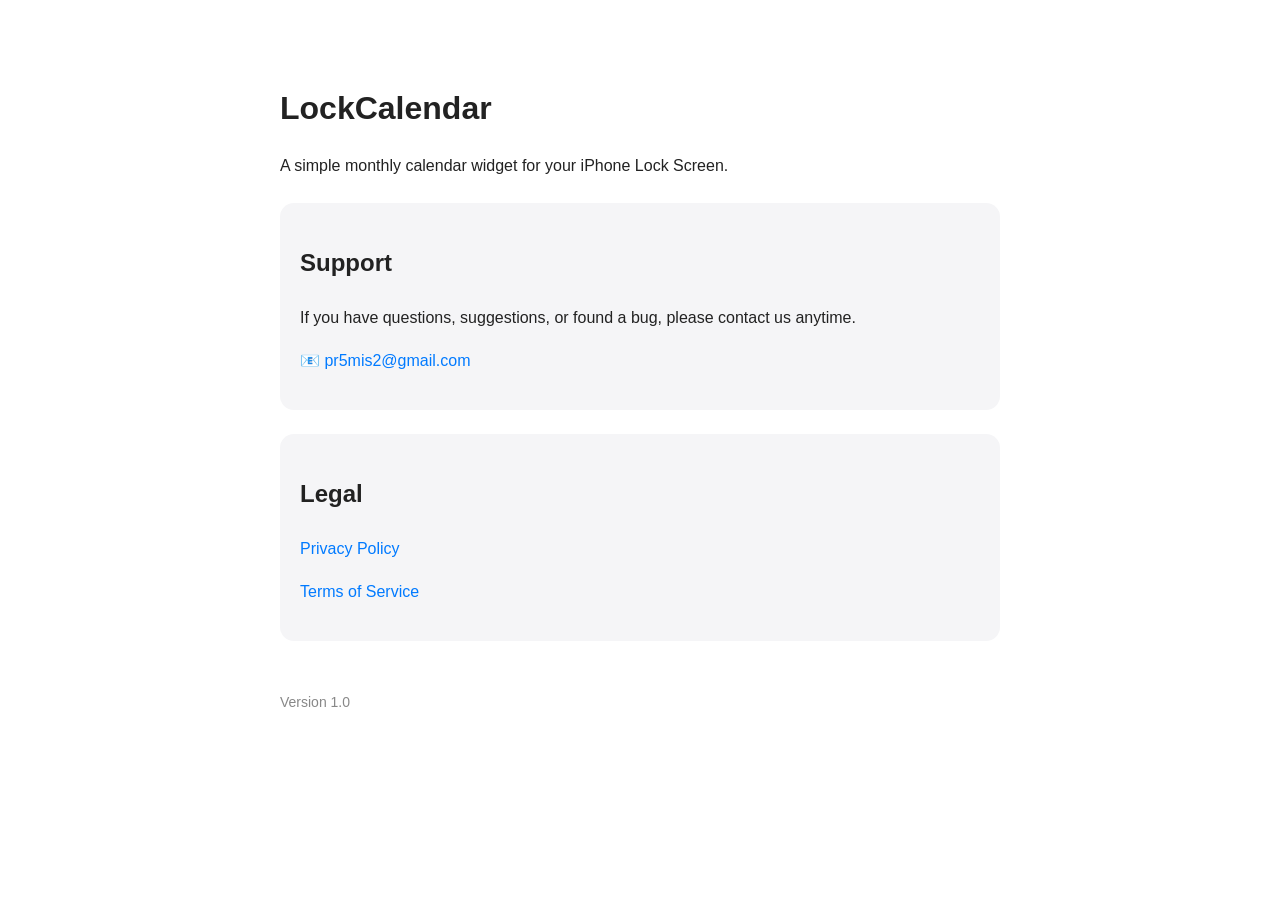
==== index.html @ 2d726000 "웹 지원 페이지 추가" ====
<!DOCTYPE html>
<html lang="en">
<head>
<meta charset="UTF-8">
<meta name="viewport" content="width=device-width, initial-scale=1.0">

<title>LockCalendar Support</title>

<style>

body{
    font-family:-apple-system,BlinkMacSystemFont,"Segoe UI",Roboto,sans-serif;
    max-width:720px;
    margin:40px auto;
    padding:20px;
    line-height:1.7;
    color:#222;
}

h1{
    margin-bottom:8px;
}

.card{
    background:#f5f5f7;
    border-radius:14px;
    padding:20px;
    margin-top:24px;
}

a{
    color:#007AFF;
    text-decoration:none;
}

.footer{
    margin-top:50px;
    color:#888;
    font-size:14px;
}

</style>

</head>

<body>

<h1>LockCalendar</h1>

<p>
A simple monthly calendar widget for your iPhone Lock Screen.
</p>

<div class="card">

<h2>Support</h2>

<p>
If you have questions, suggestions, or found a bug,
please contact us anytime.
</p>

<p>

📧

<a href="mailto:pr5mis2@gmail.com?subject=[LockCalendar Feedback]">
pr5mis2@gmail.com
</a>

</p>

</div>

<div class="card">

<h2>Legal</h2>

<p>

<a href="privacy.html">
Privacy Policy
</a>

</p>

<p>

<a href="terms.html">
Terms of Service
</a>

</p>

</div>

<div class="footer">

Version 1.0

</div>

</body>
</html>
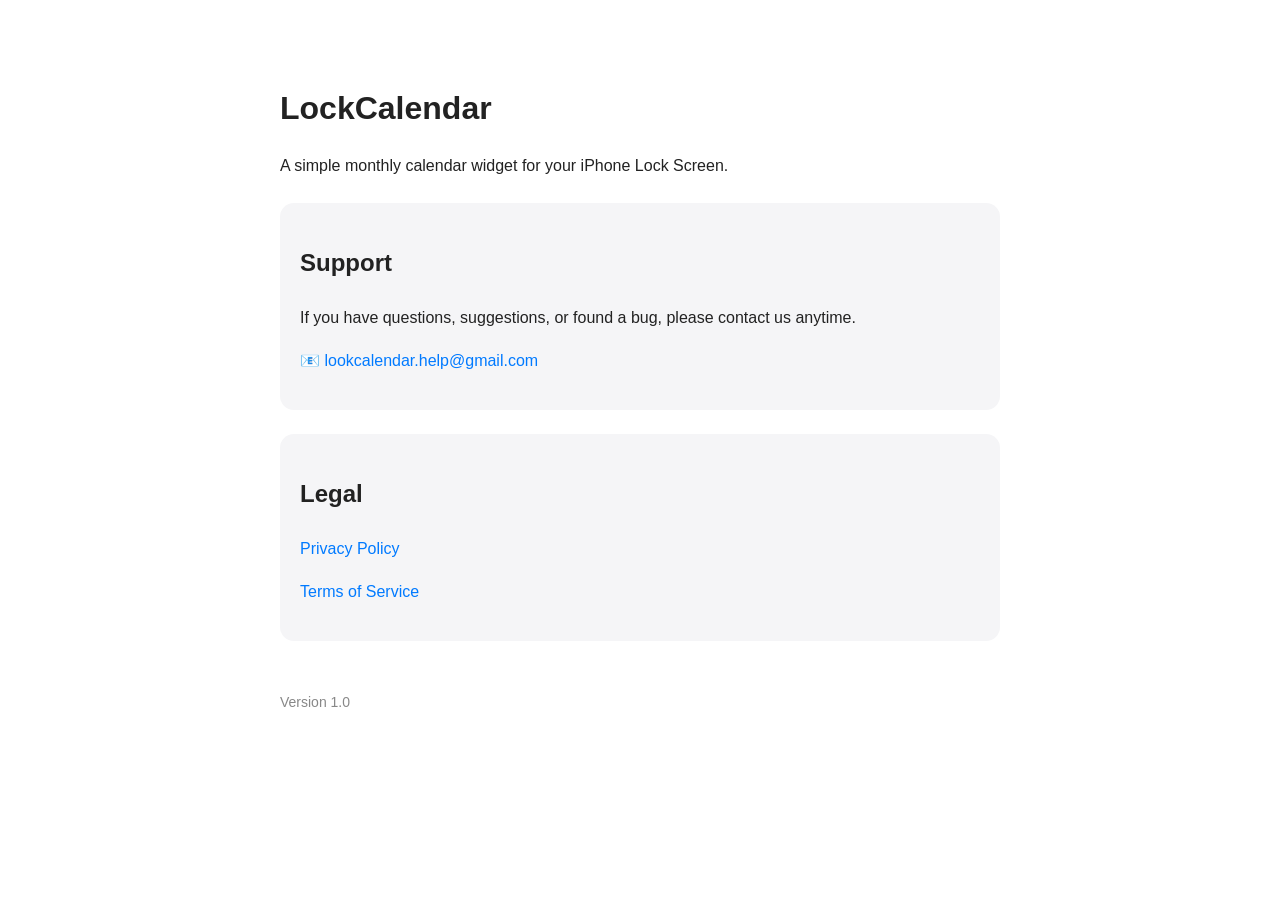
==== commit 1a92d70f: "Update index.html" ====
--- a/index.html
+++ b/index.html
@@ -64,8 +64,8 @@
 
 📧
 
-<a href="mailto:pr5mis2@gmail.com?subject=[LockCalendar Feedback]">
-pr5mis2@gmail.com
+<a href="mailto:lookcalendar.help@gmail.com?subject=[LockCalendar Feedback]">
+lookcalendar.help@gmail.com
 </a>
 
 </p>
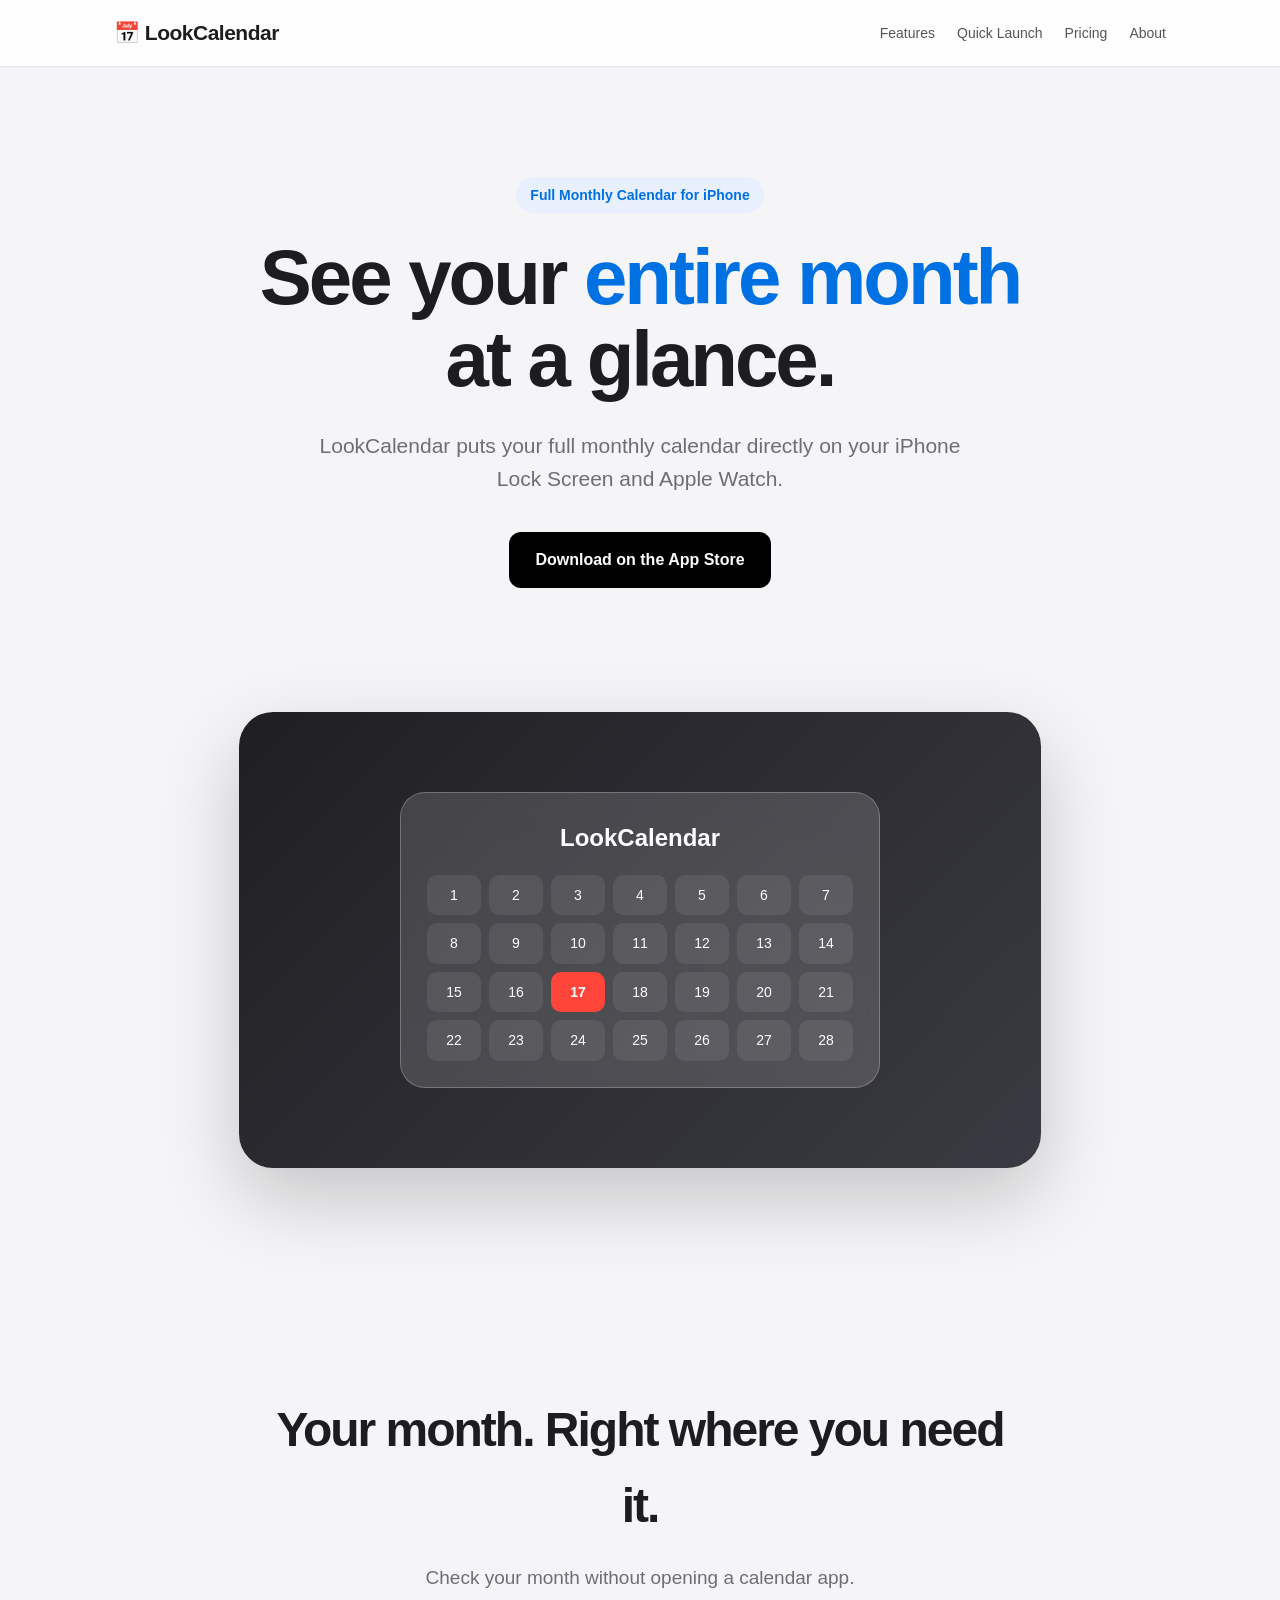
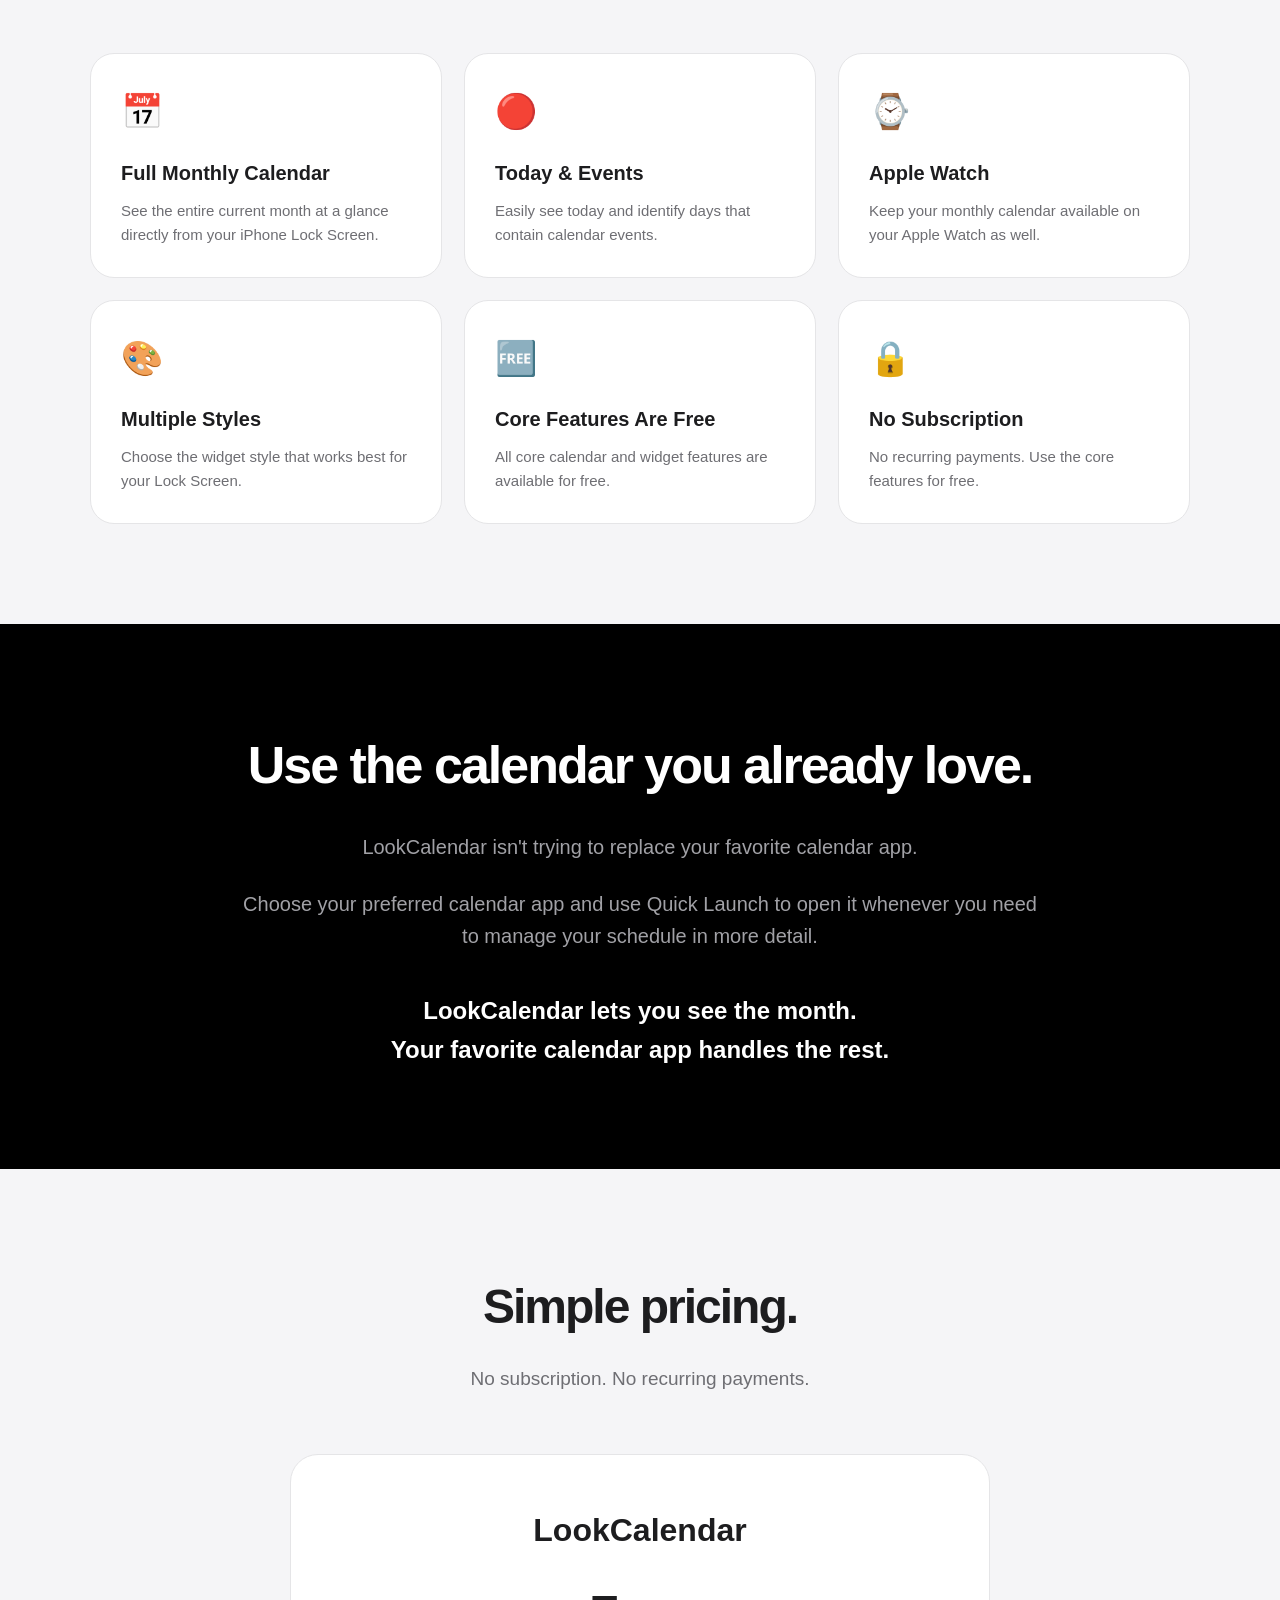
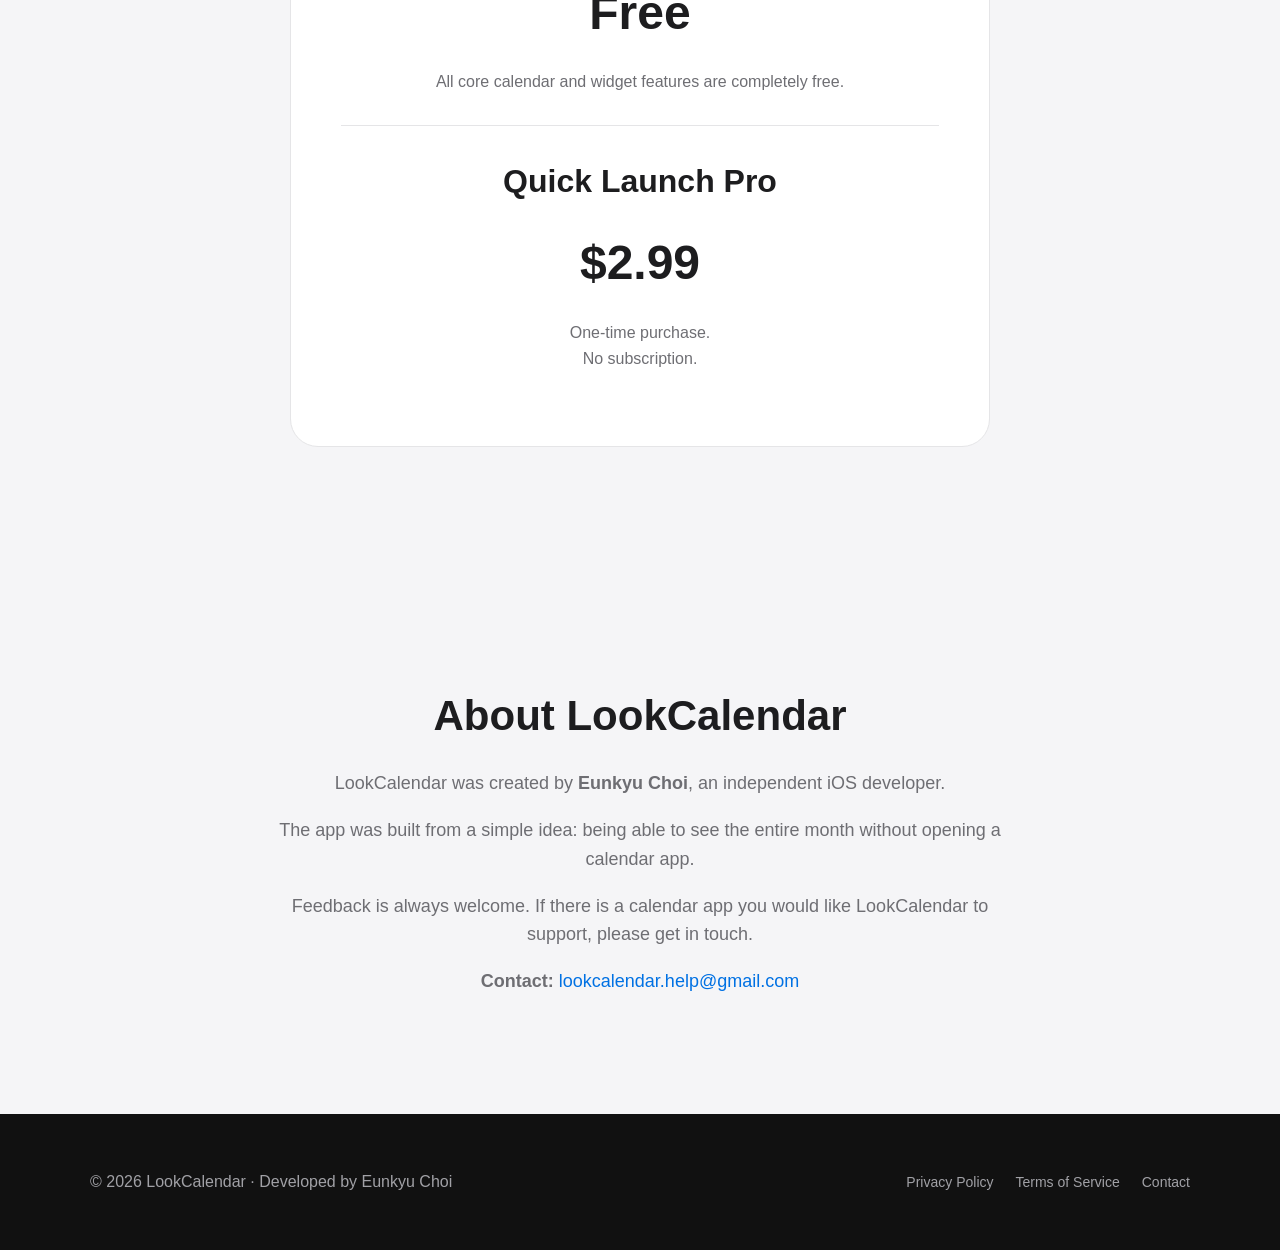
==== commit b866cb38: "Update index.html" ====
--- a/index.html
+++ b/index.html
@@ -1,104 +1,1008 @@
 <!DOCTYPE html>
 <html lang="en">
 <head>
-<meta charset="UTF-8">
-<meta name="viewport" content="width=device-width, initial-scale=1.0">
-
-<title>LockCalendar Support</title>
-
-<style>
-
-body{
-    font-family:-apple-system,BlinkMacSystemFont,"Segoe UI",Roboto,sans-serif;
-    max-width:720px;
-    margin:40px auto;
-    padding:20px;
-    line-height:1.7;
-    color:#222;
-}
-
-h1{
-    margin-bottom:8px;
-}
-
-.card{
-    background:#f5f5f7;
-    border-radius:14px;
-    padding:20px;
-    margin-top:24px;
-}
-
-a{
-    color:#007AFF;
-    text-decoration:none;
-}
-
-.footer{
-    margin-top:50px;
-    color:#888;
-    font-size:14px;
-}
-
-</style>
-
+    <meta charset="UTF-8">
+    <meta name="viewport" content="width=device-width, initial-scale=1.0">
+
+    <title>LookCalendar – Full Monthly Calendar for iPhone Lock Screen</title>
+
+    <meta name="description"
+          content="LookCalendar lets you see your entire monthly calendar directly on your iPhone Lock Screen and Apple Watch.">
+
+    <meta name="keywords"
+          content="LookCalendar, calendar widget, iPhone Lock Screen, monthly calendar, Apple Watch calendar">
+
+    <meta name="author" content="Eunkyu Choi">
+
+    <meta property="og:title"
+          content="LookCalendar – Full Monthly Calendar for iPhone Lock Screen">
+
+    <meta property="og:description"
+          content="See your entire month at a glance, directly on your iPhone Lock Screen.">
+
+    <meta property="og:type" content="website">
+
+    <meta property="og:url"
+          content="https://pr5mis2-stack.github.io/LockCalendar-Web/">
+
+    <style>
+
+        * {
+            box-sizing: border-box;
+        }
+
+        html {
+            scroll-behavior: smooth;
+        }
+
+        body {
+            margin: 0;
+            font-family:
+                -apple-system,
+                BlinkMacSystemFont,
+                "SF Pro Display",
+                "SF Pro Text",
+                "Segoe UI",
+                sans-serif;
+
+            background: #f5f5f7;
+            color: #1d1d1f;
+            line-height: 1.6;
+        }
+
+        a {
+            color: inherit;
+            text-decoration: none;
+        }
+
+        /* =========================
+           HEADER
+        ========================= */
+
+        header {
+            position: sticky;
+            top: 0;
+            z-index: 100;
+
+            background: rgba(255, 255, 255, 0.85);
+            backdrop-filter: blur(20px);
+
+            border-bottom: 1px solid #e5e5e7;
+        }
+
+        .nav {
+            max-width: 1100px;
+            margin: auto;
+
+            padding: 16px 24px;
+
+            display: flex;
+            align-items: center;
+            justify-content: space-between;
+        }
+
+        .logo {
+            font-size: 21px;
+            font-weight: 700;
+            letter-spacing: -0.5px;
+        }
+
+        .nav-links {
+            display: flex;
+            gap: 22px;
+
+            font-size: 14px;
+            color: #555;
+        }
+
+        .nav-links a:hover {
+            color: #000;
+        }
+
+        /* =========================
+           HERO
+        ========================= */
+
+        .hero {
+            text-align: center;
+
+            padding:
+                110px
+                24px
+                100px;
+        }
+
+        .badge {
+            display: inline-block;
+
+            background: #e8f0fe;
+            color: #0071e3;
+
+            padding: 7px 14px;
+
+            border-radius: 100px;
+
+            font-size: 14px;
+            font-weight: 600;
+
+            margin-bottom: 24px;
+        }
+
+        h1 {
+            margin: 0;
+
+            font-size: clamp(42px, 7vw, 78px);
+
+            line-height: 1.05;
+
+            letter-spacing: -3px;
+        }
+
+        .hero h1 span {
+            color: #0071e3;
+        }
+
+        .hero-text {
+            max-width: 650px;
+
+            margin:
+                28px
+                auto
+                36px;
+
+            font-size: 21px;
+
+            color: #6e6e73;
+        }
+
+        .store-button {
+
+            display: inline-flex;
+
+            align-items: center;
+            justify-content: center;
+
+            padding:
+                15px
+                26px;
+
+            background: #000;
+
+            color: #fff;
+
+            border-radius: 12px;
+
+            font-size: 16px;
+            font-weight: 600;
+
+            transition: transform .2s ease;
+        }
+
+        .store-button:hover {
+            transform: scale(1.04);
+        }
+
+        /* =========================
+           HERO CARD
+        ========================= */
+
+        .preview {
+            max-width: 850px;
+
+            margin:
+                0
+                auto
+                100px;
+
+            padding: 24px;
+        }
+
+        .preview-card {
+
+            background:
+                linear-gradient(
+                    135deg,
+                    #1f1f23,
+                    #3a3a42
+                );
+
+            border-radius: 34px;
+
+            padding:
+                80px
+                30px;
+
+            color: white;
+
+            text-align: center;
+
+            box-shadow:
+                0 30px 80px
+                rgba(0,0,0,.2);
+        }
+
+        .preview-calendar {
+
+            max-width: 480px;
+
+            margin: auto;
+
+            padding: 26px;
+
+            border-radius: 25px;
+
+            background:
+                rgba(255,255,255,.15);
+
+            backdrop-filter: blur(20px);
+
+            border:
+                1px solid
+                rgba(255,255,255,.25);
+        }
+
+        .month {
+
+            font-size: 24px;
+            font-weight: 700;
+
+            margin-bottom: 18px;
+        }
+
+        .calendar-grid {
+
+            display: grid;
+
+            grid-template-columns:
+                repeat(7, 1fr);
+
+            gap: 8px;
+
+            font-size: 14px;
+        }
+
+        .calendar-grid span {
+
+            padding: 9px 0;
+
+            border-radius: 10px;
+
+            background:
+                rgba(255,255,255,.08);
+        }
+
+        .today {
+
+            background: #ff453a !important;
+
+            font-weight: 700;
+        }
+
+        /* =========================
+           FEATURES
+        ========================= */
+
+        section {
+            padding:
+                100px
+                24px;
+        }
+
+        .section-title {
+
+            max-width: 750px;
+
+            margin:
+                0
+                auto
+                60px;
+
+            text-align: center;
+        }
+
+        .section-title h2 {
+
+            margin: 0 0 18px;
+
+            font-size: 48px;
+
+            letter-spacing: -2px;
+        }
+
+        .section-title p {
+
+            margin: 0;
+
+            font-size: 19px;
+
+            color: #6e6e73;
+        }
+
+        .features {
+
+            max-width: 1100px;
+
+            margin: auto;
+
+            display: grid;
+
+            grid-template-columns:
+                repeat(3, 1fr);
+
+            gap: 22px;
+        }
+
+        .feature {
+
+            background: white;
+
+            padding: 30px;
+
+            border-radius: 24px;
+
+            border:
+                1px solid
+                #e5e5e7;
+        }
+
+        .feature-icon {
+
+            font-size: 34px;
+
+            margin-bottom: 18px;
+        }
+
+        .feature h3 {
+
+            margin:
+                0
+                0
+                10px;
+
+            font-size: 20px;
+        }
+
+        .feature p {
+
+            margin: 0;
+
+            color: #6e6e73;
+
+            font-size: 15px;
+        }
+
+        /* =========================
+           QUICK LAUNCH
+        ========================= */
+
+        .quicklaunch {
+
+            background: #000;
+
+            color: white;
+
+            text-align: center;
+        }
+
+        .quicklaunch-inner {
+
+            max-width: 800px;
+
+            margin: auto;
+        }
+
+        .quicklaunch h2 {
+
+            font-size: 52px;
+
+            margin:
+                0
+                0
+                24px;
+
+            letter-spacing: -2px;
+        }
+
+        .quicklaunch p {
+
+            font-size: 20px;
+
+            color: #a1a1a6;
+
+            margin-bottom: 25px;
+        }
+
+        .quote {
+
+            font-size: 24px;
+
+            font-weight: 600;
+
+            color: white;
+
+            margin-top: 40px;
+        }
+
+        /* =========================
+           PRICING
+        ========================= */
+
+        .pricing {
+
+            max-width: 700px;
+
+            margin: auto;
+
+            background: white;
+
+            border-radius: 28px;
+
+            padding: 50px;
+
+            text-align: center;
+
+            border:
+                1px solid
+                #e5e5e7;
+        }
+
+        .pricing h3 {
+
+            margin: 0;
+
+            font-size: 32px;
+        }
+
+        .price {
+
+            font-size: 48px;
+
+            font-weight: 700;
+
+            margin:
+                18px
+                0;
+        }
+
+        .pricing p {
+
+            color: #6e6e73;
+
+            margin-bottom: 25px;
+        }
+
+        /* =========================
+           ABOUT
+        ========================= */
+
+        .about {
+
+            max-width: 750px;
+
+            margin: auto;
+
+            text-align: center;
+        }
+
+        .about h2 {
+
+            font-size: 42px;
+
+            margin-bottom: 20px;
+        }
+
+        .about p {
+
+            color: #6e6e73;
+
+            font-size: 18px;
+        }
+
+        /* =========================
+           FOOTER
+        ========================= */
+
+        footer {
+
+            background: #111;
+
+            color: #a1a1a6;
+
+            padding:
+                55px
+                24px;
+        }
+
+        .footer-inner {
+
+            max-width: 1100px;
+
+            margin: auto;
+
+            display: flex;
+
+            justify-content: space-between;
+
+            align-items: center;
+
+            gap: 30px;
+        }
+
+        .footer-links {
+
+            display: flex;
+
+            gap: 22px;
+
+            font-size: 14px;
+        }
+
+        .footer-links a:hover {
+
+            color: white;
+        }
+
+        /* =========================
+           MOBILE
+        ========================= */
+
+        @media (max-width: 800px) {
+
+            .nav-links {
+                display: none;
+            }
+
+            .hero {
+                padding-top: 80px;
+            }
+
+            .features {
+                grid-template-columns: 1fr;
+            }
+
+            .section-title h2 {
+                font-size: 38px;
+            }
+
+            .quicklaunch h2 {
+                font-size: 40px;
+            }
+
+            .footer-inner {
+                flex-direction: column;
+                text-align: center;
+            }
+
+        }
+
+    </style>
 </head>
 
+
 <body>
 
-<h1>LockCalendar</h1>
-
-<p>
-A simple monthly calendar widget for your iPhone Lock Screen.
-</p>
-
-<div class="card">
-
-<h2>Support</h2>
-
-<p>
-If you have questions, suggestions, or found a bug,
-please contact us anytime.
-</p>
-
-<p>
-
-📧
-
-<a href="mailto:lookcalendar.help@gmail.com?subject=[LockCalendar Feedback]">
-lookcalendar.help@gmail.com
-</a>
-
-</p>
+<!-- =========================
+     HEADER
+========================= -->
+
+<header>
+
+    <div class="nav">
+
+        <div class="logo">
+            📅 LookCalendar
+        </div>
+
+        <div class="nav-links">
+            <a href="#features">Features</a>
+            <a href="#quicklaunch">Quick Launch</a>
+            <a href="#pricing">Pricing</a>
+            <a href="#about">About</a>
+        </div>
+
+    </div>
+
+</header>
+
+
+<!-- =========================
+     HERO
+========================= -->
+
+<section class="hero">
+
+    <div class="badge">
+        Full Monthly Calendar for iPhone
+    </div>
+
+    <h1>
+        See your <span>entire month</span><br>
+        at a glance.
+    </h1>
+
+    <p class="hero-text">
+        LookCalendar puts your full monthly calendar directly on your
+        iPhone Lock Screen and Apple Watch.
+    </p>
+
+    <a
+        class="store-button"
+        href="https://apps.apple.com/us/app/lookcalendar/id6792032535"
+        target="_blank">
+
+        Download on the App Store
+
+    </a>
+
+</section>
+
+
+<!-- =========================
+     PREVIEW
+========================= -->
+
+<div class="preview">
+
+    <div class="preview-card">
+
+        <div class="preview-calendar">
+
+            <div class="month">
+                LookCalendar
+            </div>
+
+            <div class="calendar-grid">
+
+                <span>1</span>
+                <span>2</span>
+                <span>3</span>
+                <span>4</span>
+                <span>5</span>
+                <span>6</span>
+                <span>7</span>
+
+                <span>8</span>
+                <span>9</span>
+                <span>10</span>
+                <span>11</span>
+                <span>12</span>
+                <span>13</span>
+                <span>14</span>
+
+                <span>15</span>
+                <span>16</span>
+                <span class="today">17</span>
+                <span>18</span>
+                <span>19</span>
+                <span>20</span>
+                <span>21</span>
+
+                <span>22</span>
+                <span>23</span>
+                <span>24</span>
+                <span>25</span>
+                <span>26</span>
+                <span>27</span>
+                <span>28</span>
+
+            </div>
+
+        </div>
+
+    </div>
 
 </div>
 
-<div class="card">
-
-<h2>Legal</h2>
-
-<p>
-
-<a href="privacy.html">
-Privacy Policy
-</a>
-
-</p>
-
-<p>
-
-<a href="terms.html">
-Terms of Service
-</a>
-
-</p>
-
-</div>
-
-<div class="footer">
-
-Version 1.0
-
-</div>
+
+<!-- =========================
+     FEATURES
+========================= -->
+
+<section id="features">
+
+    <div class="section-title">
+
+        <h2>
+            Your month. Right where you need it.
+        </h2>
+
+        <p>
+            Check your month without opening a calendar app.
+        </p>
+
+    </div>
+
+
+    <div class="features">
+
+
+        <div class="feature">
+
+            <div class="feature-icon">
+                📅
+            </div>
+
+            <h3>
+                Full Monthly Calendar
+            </h3>
+
+            <p>
+                See the entire current month at a glance directly from
+                your iPhone Lock Screen.
+            </p>
+
+        </div>
+
+
+        <div class="feature">
+
+            <div class="feature-icon">
+                🔴
+            </div>
+
+            <h3>
+                Today & Events
+            </h3>
+
+            <p>
+                Easily see today and identify days that contain
+                calendar events.
+            </p>
+
+        </div>
+
+
+        <div class="feature">
+
+            <div class="feature-icon">
+                ⌚
+            </div>
+
+            <h3>
+                Apple Watch
+            </h3>
+
+            <p>
+                Keep your monthly calendar available on your
+                Apple Watch as well.
+            </p>
+
+        </div>
+
+
+        <div class="feature">
+
+            <div class="feature-icon">
+                🎨
+            </div>
+
+            <h3>
+                Multiple Styles
+            </h3>
+
+            <p>
+                Choose the widget style that works best for your
+                Lock Screen.
+            </p>
+
+        </div>
+
+
+        <div class="feature">
+
+            <div class="feature-icon">
+                🆓
+            </div>
+
+            <h3>
+                Core Features Are Free
+            </h3>
+
+            <p>
+                All core calendar and widget features are available
+                for free.
+            </p>
+
+        </div>
+
+
+        <div class="feature">
+
+            <div class="feature-icon">
+                🔒
+            </div>
+
+            <h3>
+                No Subscription
+            </h3>
+
+            <p>
+                No recurring payments. Use the core features for free.
+            </p>
+
+        </div>
+
+
+    </div>
+
+</section>
+
+
+<!-- =========================
+     QUICK LAUNCH
+========================= -->
+
+<section
+    id="quicklaunch"
+    class="quicklaunch">
+
+    <div class="quicklaunch-inner">
+
+        <h2>
+            Use the calendar you already love.
+        </h2>
+
+        <p>
+            LookCalendar isn't trying to replace your favorite
+            calendar app.
+        </p>
+
+        <p>
+            Choose your preferred calendar app and use Quick Launch
+            to open it whenever you need to manage your schedule
+            in more detail.
+        </p>
+
+        <div class="quote">
+
+            LookCalendar lets you see the month.<br>
+            Your favorite calendar app handles the rest.
+
+        </div>
+
+    </div>
+
+</section>
+
+
+<!-- =========================
+     PRICING
+========================= -->
+
+<section id="pricing">
+
+    <div class="section-title">
+
+        <h2>
+            Simple pricing.
+        </h2>
+
+        <p>
+            No subscription. No recurring payments.
+        </p>
+
+    </div>
+
+
+    <div class="pricing">
+
+        <h3>
+            LookCalendar
+        </h3>
+
+        <div class="price">
+            Free
+        </div>
+
+        <p>
+            All core calendar and widget features are completely free.
+        </p>
+
+        <hr style="
+            border: none;
+            border-top: 1px solid #e5e5e7;
+            margin: 30px 0;
+        ">
+
+        <h3>
+            Quick Launch Pro
+        </h3>
+
+        <div class="price">
+            $2.99
+        </div>
+
+        <p>
+            One-time purchase.<br>
+            No subscription.
+        </p>
+
+    </div>
+
+</section>
+
+
+<!-- =========================
+     ABOUT
+========================= -->
+
+<section id="about">
+
+    <div class="about">
+
+        <h2>
+            About LookCalendar
+        </h2>
+
+        <p>
+            LookCalendar was created by
+            <strong>Eunkyu Choi</strong>,
+            an independent iOS developer.
+        </p>
+
+        <p>
+            The app was built from a simple idea:
+            being able to see the entire month without opening
+            a calendar app.
+        </p>
+
+        <p>
+            Feedback is always welcome. If there is a calendar app
+            you would like LookCalendar to support, please get in touch.
+        </p>
+
+        <p>
+            <strong>
+                Contact:
+            </strong>
+
+            <a href="mailto:lookcalendar.help@gmail.com"
+               style="color:#0071e3;">
+                lookcalendar.help@gmail.com
+            </a>
+        </p>
+
+    </div>
+
+</section>
+
+
+<!-- =========================
+     FOOTER
+========================= -->
+
+<footer>
+
+    <div class="footer-inner">
+
+        <div>
+            © 2026 LookCalendar · Developed by Eunkyu Choi
+        </div>
+
+
+        <div class="footer-links">
+
+            <a href="privacy.html">
+                Privacy Policy
+            </a>
+
+            <a href="terms.html">
+                Terms of Service
+            </a>
+
+            <a
+                href="mailto:lookcalendar.help@gmail.com">
+
+                Contact
+
+            </a>
+
+        </div>
+
+    </div>
+
+</footer>
+
 
 </body>
 </html>
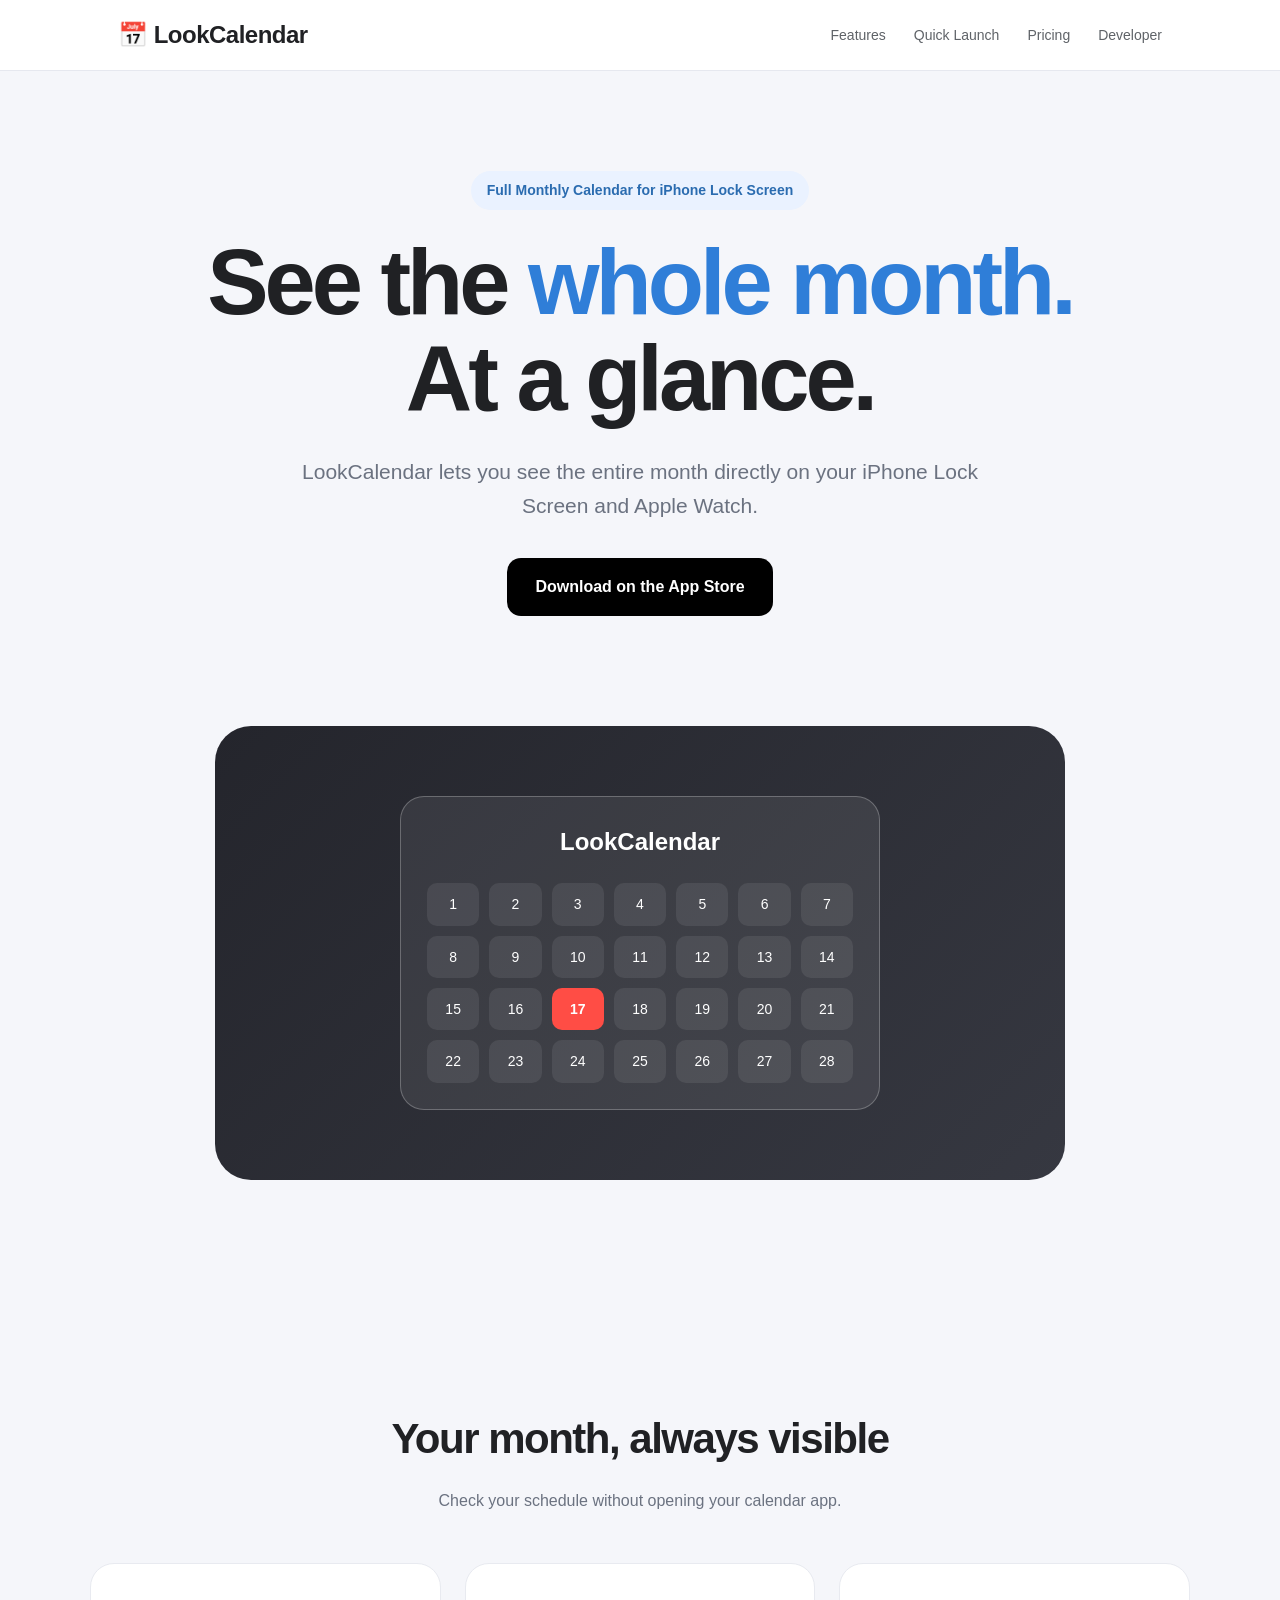
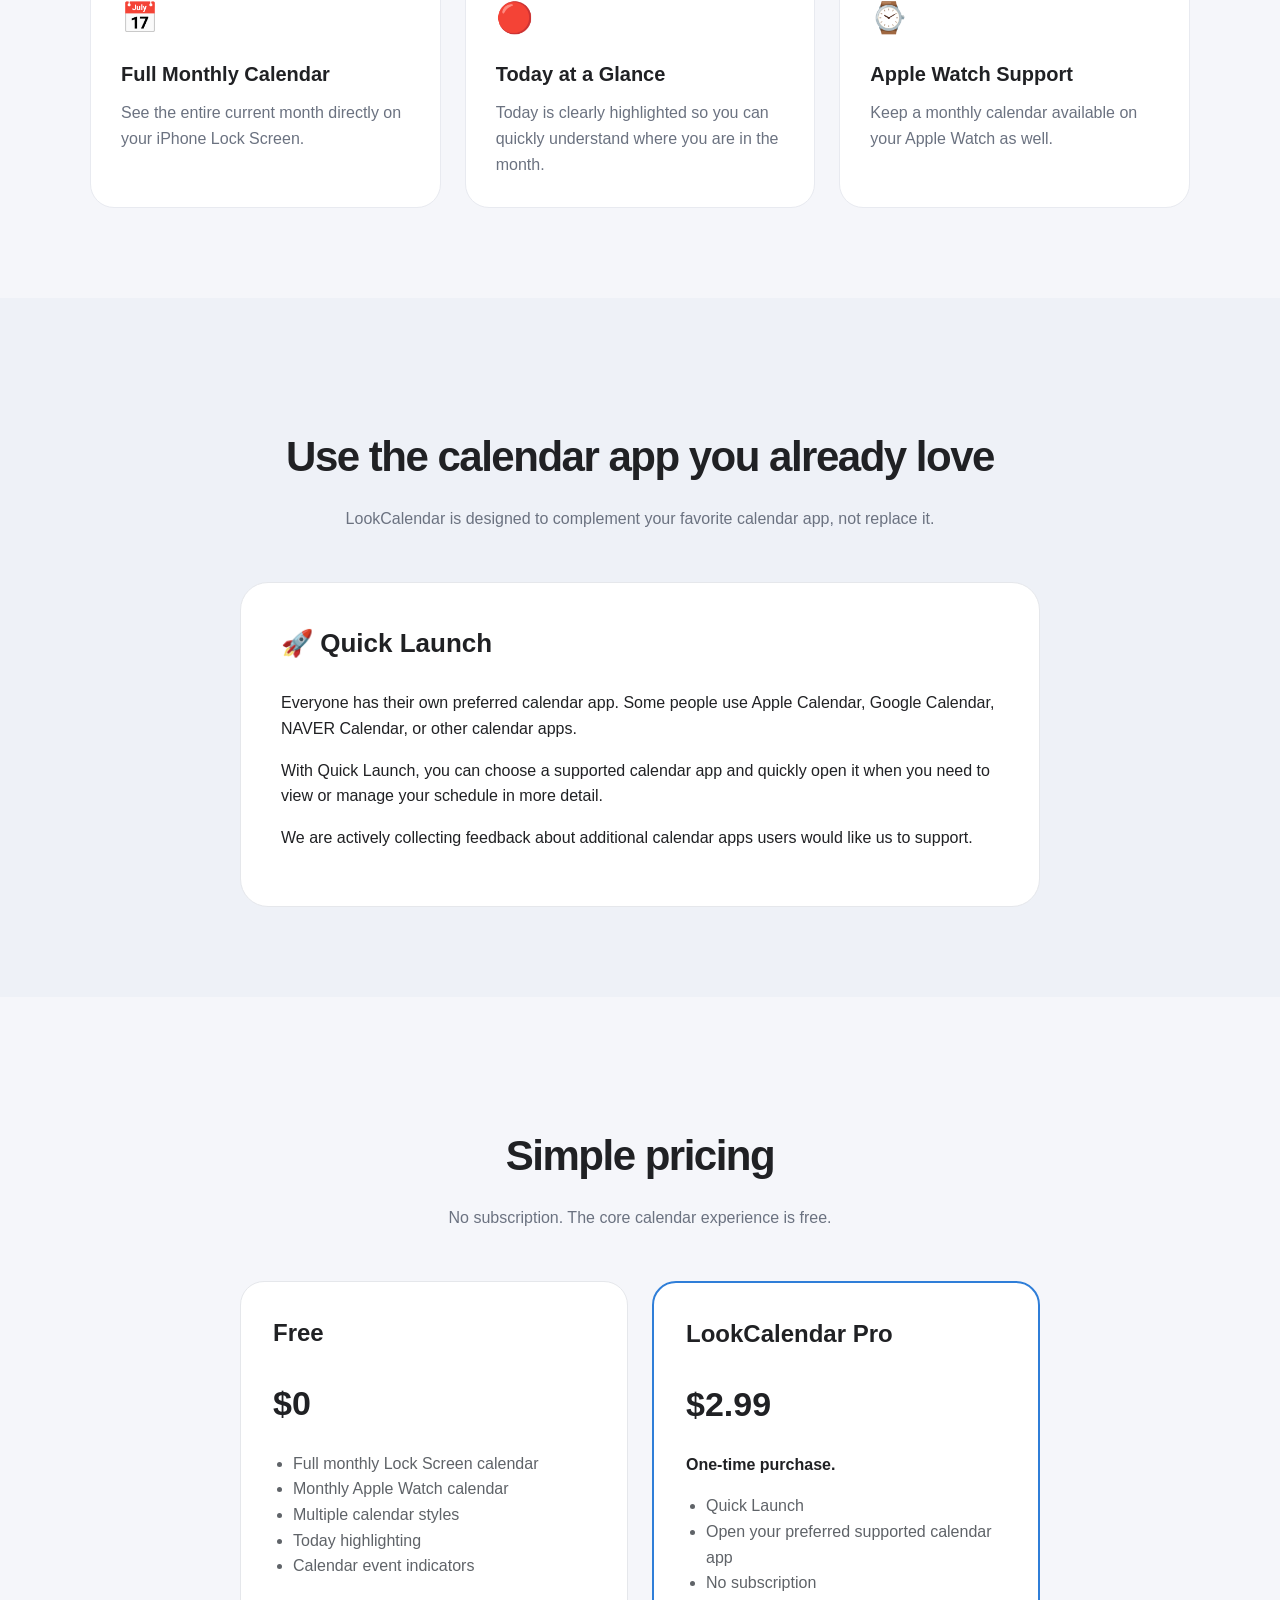
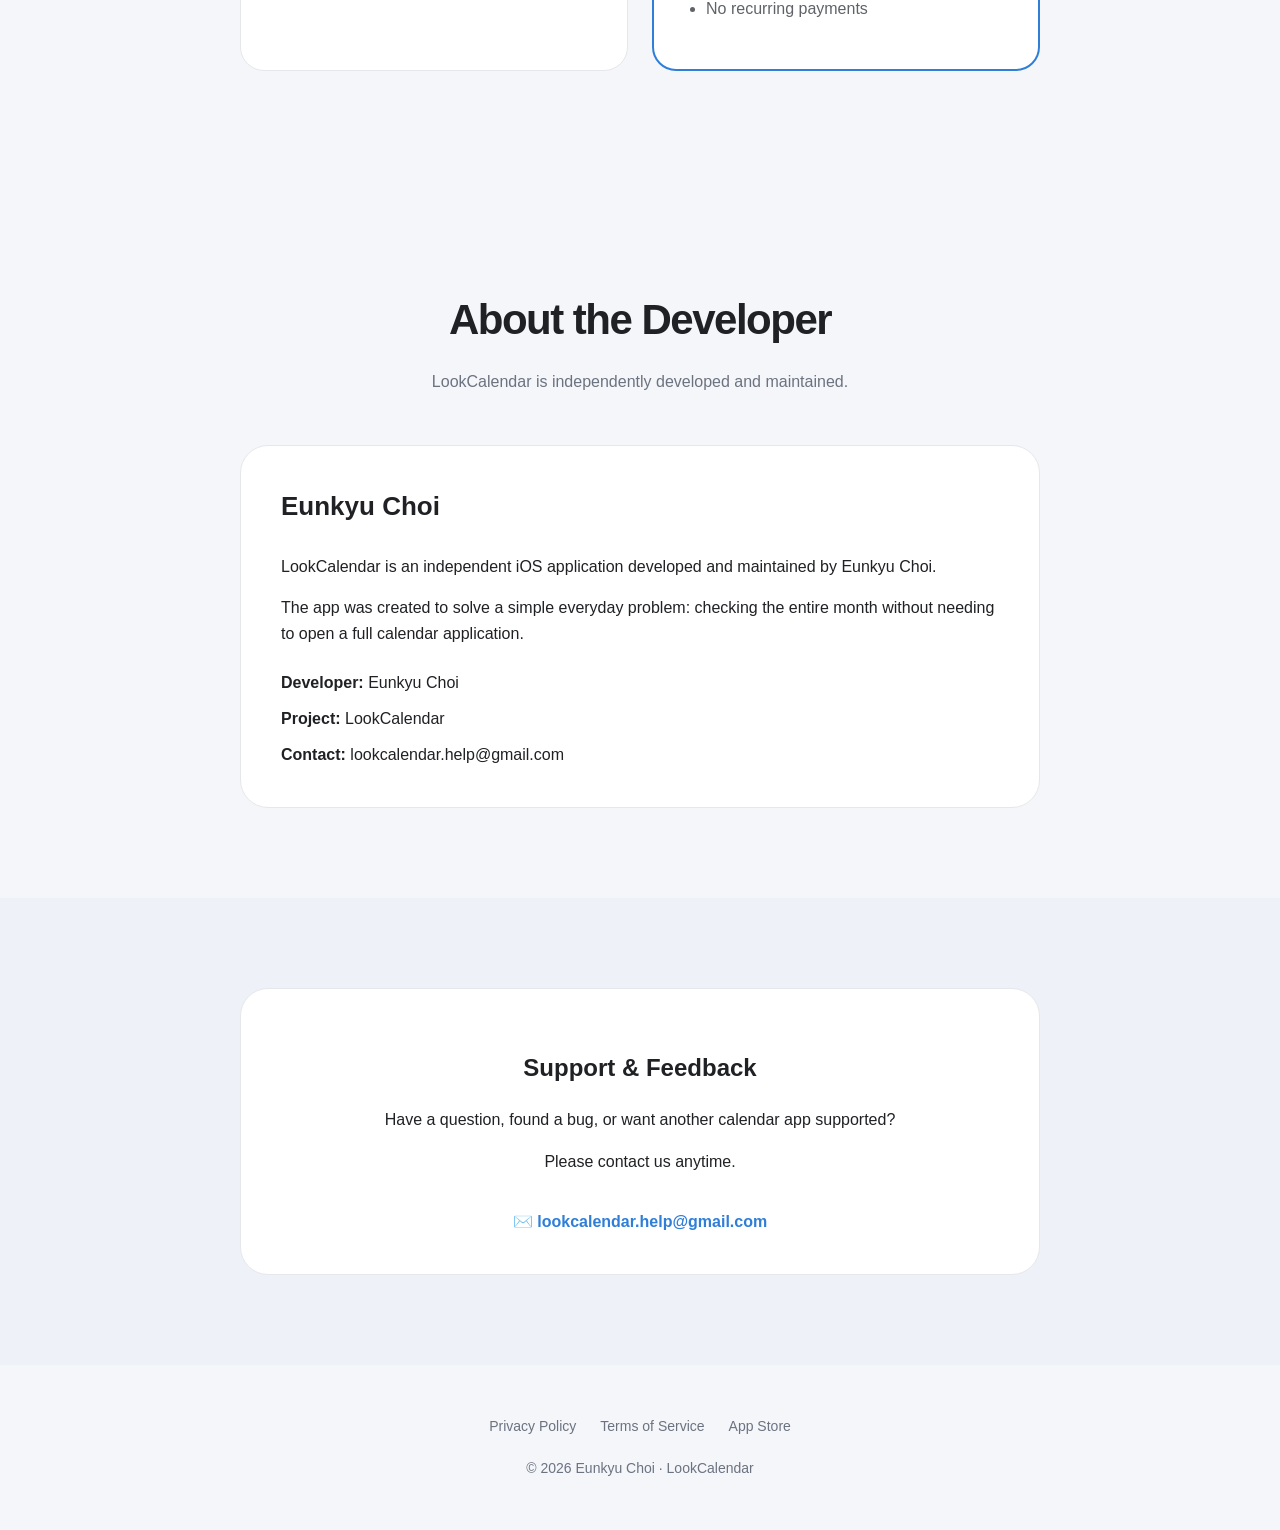
==== commit d1a175a5: "Update index.html" ====
--- a/index.html
+++ b/index.html
@@ -1,32 +1,15 @@
 <!DOCTYPE html>
-<html lang="en">
+<html lang="ko">
 <head>
     <meta charset="UTF-8">
     <meta name="viewport" content="width=device-width, initial-scale=1.0">
 
-    <title>LookCalendar – Full Monthly Calendar for iPhone Lock Screen</title>
+    <title>LookCalendar — Full Monthly Calendar for iPhone Lock Screen</title>
 
     <meta name="description"
-          content="LookCalendar lets you see your entire monthly calendar directly on your iPhone Lock Screen and Apple Watch.">
-
-    <meta name="keywords"
-          content="LookCalendar, calendar widget, iPhone Lock Screen, monthly calendar, Apple Watch calendar">
-
-    <meta name="author" content="Eunkyu Choi">
-
-    <meta property="og:title"
-          content="LookCalendar – Full Monthly Calendar for iPhone Lock Screen">
-
-    <meta property="og:description"
-          content="See your entire month at a glance, directly on your iPhone Lock Screen.">
-
-    <meta property="og:type" content="website">
-
-    <meta property="og:url"
-          content="https://pr5mis2-stack.github.io/LockCalendar-Web/">
+          content="LookCalendar lets you see the entire month at a glance on your iPhone Lock Screen and Apple Watch.">
 
     <style>
-
         * {
             box-sizing: border-box;
         }
@@ -40,13 +23,13 @@
             font-family:
                 -apple-system,
                 BlinkMacSystemFont,
-                "SF Pro Display",
-                "SF Pro Text",
                 "Segoe UI",
+                Roboto,
+                Helvetica,
+                Arial,
                 sans-serif;
-
-            background: #f5f5f7;
-            color: #1d1d1f;
+            background: #f5f6fa;
+            color: #202124;
             line-height: 1.6;
         }
 
@@ -56,43 +39,38 @@
         }
 
         /* =========================
-           HEADER
+           Header
         ========================= */
 
         header {
             position: sticky;
             top: 0;
             z-index: 100;
-
-            background: rgba(255, 255, 255, 0.85);
-            backdrop-filter: blur(20px);
-
-            border-bottom: 1px solid #e5e5e7;
+            background: rgba(255,255,255,0.92);
+            backdrop-filter: blur(16px);
+            border-bottom: 1px solid #e6e8ef;
         }
 
         .nav {
             max-width: 1100px;
-            margin: auto;
-
-            padding: 16px 24px;
-
+            margin: 0 auto;
+            padding: 16px 28px;
             display: flex;
+            justify-content: space-between;
             align-items: center;
-            justify-content: space-between;
         }
 
         .logo {
-            font-size: 21px;
-            font-weight: 700;
+            font-size: 24px;
+            font-weight: 800;
             letter-spacing: -0.5px;
         }
 
         .nav-links {
             display: flex;
-            gap: 22px;
-
+            gap: 28px;
             font-size: 14px;
-            color: #555;
+            color: #5f6368;
         }
 
         .nav-links a:hover {
@@ -100,450 +78,284 @@
         }
 
         /* =========================
-           HERO
+           Hero
         ========================= */
 
         .hero {
+            max-width: 1100px;
+            margin: 0 auto;
+            padding: 100px 28px 80px;
             text-align: center;
-
-            padding:
-                110px
-                24px
-                100px;
         }
 
         .badge {
             display: inline-block;
-
-            background: #e8f0fe;
-            color: #0071e3;
-
-            padding: 7px 14px;
-
-            border-radius: 100px;
-
+            padding: 8px 16px;
+            background: #eaf2ff;
+            color: #2b6cb0;
+            border-radius: 999px;
             font-size: 14px;
-            font-weight: 600;
-
+            font-weight: 700;
             margin-bottom: 24px;
         }
 
         h1 {
             margin: 0;
-
-            font-size: clamp(42px, 7vw, 78px);
-
+            font-size: clamp(52px, 8vw, 92px);
             line-height: 1.05;
-
-            letter-spacing: -3px;
-        }
-
-        .hero h1 span {
-            color: #0071e3;
-        }
-
-        .hero-text {
-            max-width: 650px;
-
-            margin:
-                28px
-                auto
-                36px;
-
+            letter-spacing: -4px;
+            font-weight: 900;
+        }
+
+        h1 span {
+            color: #2f7ed8;
+        }
+
+        .hero-description {
+            max-width: 700px;
+            margin: 28px auto 36px;
             font-size: 21px;
-
-            color: #6e6e73;
-        }
-
-        .store-button {
-
-            display: inline-flex;
-
-            align-items: center;
-            justify-content: center;
-
-            padding:
-                15px
-                26px;
-
+            color: #6b7280;
+        }
+
+        .download-button {
+            display: inline-block;
+            padding: 16px 28px;
             background: #000;
-
-            color: #fff;
-
-            border-radius: 12px;
-
-            font-size: 16px;
-            font-weight: 600;
-
-            transition: transform .2s ease;
-        }
-
-        .store-button:hover {
-            transform: scale(1.04);
+            color: white;
+            border-radius: 14px;
+            font-weight: 700;
+            transition: transform 0.2s ease;
+        }
+
+        .download-button:hover {
+            transform: translateY(-2px);
         }
 
         /* =========================
-           HERO CARD
+           Calendar Preview
         ========================= */
 
         .preview {
             max-width: 850px;
-
-            margin:
-                0
-                auto
-                100px;
-
-            padding: 24px;
-        }
-
-        .preview-card {
-
-            background:
-                linear-gradient(
-                    135deg,
-                    #1f1f23,
-                    #3a3a42
-                );
-
-            border-radius: 34px;
-
-            padding:
-                80px
-                30px;
-
+            margin: 30px auto 100px;
+            padding: 70px 30px;
+            background: linear-gradient(135deg, #24252c, #363841);
+            border-radius: 36px;
+        }
+
+        .calendar {
+            max-width: 480px;
+            margin: 0 auto;
+            padding: 26px;
+            border-radius: 24px;
+            background: rgba(255,255,255,0.08);
+            border: 1px solid rgba(255,255,255,0.25);
             color: white;
-
+        }
+
+        .calendar-title {
             text-align: center;
-
-            box-shadow:
-                0 30px 80px
-                rgba(0,0,0,.2);
-        }
-
-        .preview-calendar {
-
-            max-width: 480px;
-
-            margin: auto;
-
-            padding: 26px;
-
-            border-radius: 25px;
-
-            background:
-                rgba(255,255,255,.15);
-
-            backdrop-filter: blur(20px);
-
-            border:
-                1px solid
-                rgba(255,255,255,.25);
-        }
-
-        .month {
-
             font-size: 24px;
+            font-weight: 800;
+            margin-bottom: 22px;
+        }
+
+        .calendar-grid {
+            display: grid;
+            grid-template-columns: repeat(7, 1fr);
+            gap: 10px;
+        }
+
+        .day {
+            padding: 10px 0;
+            text-align: center;
+            border-radius: 10px;
+            background: rgba(255,255,255,0.08);
+            font-size: 14px;
+        }
+
+        .today {
+            background: #ff4d45;
+            color: white;
+            font-weight: 800;
+        }
+
+        /* =========================
+           Features
+        ========================= */
+
+        section {
+            padding: 90px 28px;
+        }
+
+        .section-container {
+            max-width: 1100px;
+            margin: 0 auto;
+        }
+
+        .section-title {
+            text-align: center;
+            font-size: 42px;
+            letter-spacing: -1.5px;
+            margin-bottom: 16px;
+        }
+
+        .section-subtitle {
+            text-align: center;
+            color: #6b7280;
+            max-width: 650px;
+            margin: 0 auto 50px;
+        }
+
+        .features {
+            display: grid;
+            grid-template-columns: repeat(3, 1fr);
+            gap: 24px;
+        }
+
+        .card {
+            background: white;
+            padding: 30px;
+            border-radius: 24px;
+            border: 1px solid #e8eaf0;
+        }
+
+        .card-icon {
+            font-size: 30px;
+            margin-bottom: 16px;
+        }
+
+        .card h3 {
+            margin: 0 0 10px;
+            font-size: 20px;
+        }
+
+        .card p {
+            margin: 0;
+            color: #6b7280;
+        }
+
+        /* =========================
+           Pricing
+        ========================= */
+
+        .pricing-section {
+            background: #eef1f7;
+        }
+
+        .pricing-box {
+            max-width: 800px;
+            margin: 0 auto;
+            display: grid;
+            grid-template-columns: 1fr 1fr;
+            gap: 24px;
+        }
+
+        .pricing-card {
+            background: white;
+            border-radius: 24px;
+            padding: 32px;
+            border: 1px solid #e5e7eb;
+        }
+
+        .pricing-card.pro {
+            border: 2px solid #2f7ed8;
+        }
+
+        .pricing-card h3 {
+            margin-top: 0;
+            font-size: 24px;
+        }
+
+        .price {
+            font-size: 34px;
+            font-weight: 800;
+            margin-bottom: 20px;
+        }
+
+        .pricing-card ul {
+            padding-left: 20px;
+            color: #5f6368;
+        }
+
+        /* =========================
+           About Developer
+        ========================= */
+
+        .developer-box {
+            max-width: 800px;
+            margin: 0 auto;
+            background: white;
+            padding: 40px;
+            border-radius: 28px;
+            border: 1px solid #e5e7eb;
+        }
+
+        .developer-box h3 {
+            margin-top: 0;
+            font-size: 26px;
+        }
+
+        .developer-info {
+            margin-top: 24px;
+            display: grid;
+            gap: 10px;
+        }
+
+        .developer-info strong {
+            color: #202124;
+        }
+
+        /* =========================
+           Support
+        ========================= */
+
+        .support-section {
+            background: #eef1f7;
+        }
+
+        .support-box {
+            max-width: 800px;
+            margin: 0 auto;
+            background: white;
+            padding: 40px;
+            border-radius: 28px;
+            text-align: center;
+            border: 1px solid #e5e7eb;
+        }
+
+        .support-email {
+            display: inline-block;
+            margin-top: 18px;
+            color: #2f7ed8;
             font-weight: 700;
-
-            margin-bottom: 18px;
-        }
-
-        .calendar-grid {
-
-            display: grid;
-
-            grid-template-columns:
-                repeat(7, 1fr);
-
-            gap: 8px;
-
+        }
+
+        /* =========================
+           Footer
+        ========================= */
+
+        footer {
+            padding: 50px 28px;
+            text-align: center;
+            color: #6b7280;
             font-size: 14px;
         }
 
-        .calendar-grid span {
-
-            padding: 9px 0;
-
-            border-radius: 10px;
-
-            background:
-                rgba(255,255,255,.08);
-        }
-
-        .today {
-
-            background: #ff453a !important;
-
-            font-weight: 700;
+        .footer-links {
+            display: flex;
+            justify-content: center;
+            gap: 24px;
+            margin-bottom: 20px;
+        }
+
+        .footer-links a:hover {
+            color: #000;
         }
 
         /* =========================
-           FEATURES
-        ========================= */
-
-        section {
-            padding:
-                100px
-                24px;
-        }
-
-        .section-title {
-
-            max-width: 750px;
-
-            margin:
-                0
-                auto
-                60px;
-
-            text-align: center;
-        }
-
-        .section-title h2 {
-
-            margin: 0 0 18px;
-
-            font-size: 48px;
-
-            letter-spacing: -2px;
-        }
-
-        .section-title p {
-
-            margin: 0;
-
-            font-size: 19px;
-
-            color: #6e6e73;
-        }
-
-        .features {
-
-            max-width: 1100px;
-
-            margin: auto;
-
-            display: grid;
-
-            grid-template-columns:
-                repeat(3, 1fr);
-
-            gap: 22px;
-        }
-
-        .feature {
-
-            background: white;
-
-            padding: 30px;
-
-            border-radius: 24px;
-
-            border:
-                1px solid
-                #e5e5e7;
-        }
-
-        .feature-icon {
-
-            font-size: 34px;
-
-            margin-bottom: 18px;
-        }
-
-        .feature h3 {
-
-            margin:
-                0
-                0
-                10px;
-
-            font-size: 20px;
-        }
-
-        .feature p {
-
-            margin: 0;
-
-            color: #6e6e73;
-
-            font-size: 15px;
-        }
-
-        /* =========================
-           QUICK LAUNCH
-        ========================= */
-
-        .quicklaunch {
-
-            background: #000;
-
-            color: white;
-
-            text-align: center;
-        }
-
-        .quicklaunch-inner {
-
-            max-width: 800px;
-
-            margin: auto;
-        }
-
-        .quicklaunch h2 {
-
-            font-size: 52px;
-
-            margin:
-                0
-                0
-                24px;
-
-            letter-spacing: -2px;
-        }
-
-        .quicklaunch p {
-
-            font-size: 20px;
-
-            color: #a1a1a6;
-
-            margin-bottom: 25px;
-        }
-
-        .quote {
-
-            font-size: 24px;
-
-            font-weight: 600;
-
-            color: white;
-
-            margin-top: 40px;
-        }
-
-        /* =========================
-           PRICING
-        ========================= */
-
-        .pricing {
-
-            max-width: 700px;
-
-            margin: auto;
-
-            background: white;
-
-            border-radius: 28px;
-
-            padding: 50px;
-
-            text-align: center;
-
-            border:
-                1px solid
-                #e5e5e7;
-        }
-
-        .pricing h3 {
-
-            margin: 0;
-
-            font-size: 32px;
-        }
-
-        .price {
-
-            font-size: 48px;
-
-            font-weight: 700;
-
-            margin:
-                18px
-                0;
-        }
-
-        .pricing p {
-
-            color: #6e6e73;
-
-            margin-bottom: 25px;
-        }
-
-        /* =========================
-           ABOUT
-        ========================= */
-
-        .about {
-
-            max-width: 750px;
-
-            margin: auto;
-
-            text-align: center;
-        }
-
-        .about h2 {
-
-            font-size: 42px;
-
-            margin-bottom: 20px;
-        }
-
-        .about p {
-
-            color: #6e6e73;
-
-            font-size: 18px;
-        }
-
-        /* =========================
-           FOOTER
-        ========================= */
-
-        footer {
-
-            background: #111;
-
-            color: #a1a1a6;
-
-            padding:
-                55px
-                24px;
-        }
-
-        .footer-inner {
-
-            max-width: 1100px;
-
-            margin: auto;
-
-            display: flex;
-
-            justify-content: space-between;
-
-            align-items: center;
-
-            gap: 30px;
-        }
-
-        .footer-links {
-
-            display: flex;
-
-            gap: 22px;
-
-            font-size: 14px;
-        }
-
-        .footer-links a:hover {
-
-            color: white;
-        }
-
-        /* =========================
-           MOBILE
+           Mobile
         ========================= */
 
         @media (max-width: 800px) {
@@ -552,56 +364,48 @@
                 display: none;
             }
 
-            .hero {
-                padding-top: 80px;
+            h1 {
+                letter-spacing: -2px;
             }
 
             .features {
                 grid-template-columns: 1fr;
             }
 
-            .section-title h2 {
-                font-size: 38px;
+            .pricing-box {
+                grid-template-columns: 1fr;
             }
 
-            .quicklaunch h2 {
-                font-size: 40px;
+            .preview {
+                margin-left: 18px;
+                margin-right: 18px;
+                padding: 40px 18px;
             }
 
-            .footer-inner {
-                flex-direction: column;
-                text-align: center;
+            section {
+                padding: 70px 20px;
             }
-
-        }
-
+        }
     </style>
 </head>
 
-
 <body>
 
-<!-- =========================
-     HEADER
-========================= -->
-
 <header>
-
-    <div class="nav">
-
-        <div class="logo">
+    <nav class="nav">
+
+        <a href="#" class="logo">
             📅 LookCalendar
-        </div>
+        </a>
 
         <div class="nav-links">
             <a href="#features">Features</a>
             <a href="#quicklaunch">Quick Launch</a>
             <a href="#pricing">Pricing</a>
-            <a href="#about">About</a>
+            <a href="#developer">Developer</a>
         </div>
 
-    </div>
-
+    </nav>
 </header>
 
 
@@ -609,83 +413,81 @@
      HERO
 ========================= -->
 
+<main>
+
 <section class="hero">
 
     <div class="badge">
-        Full Monthly Calendar for iPhone
+        Full Monthly Calendar for iPhone Lock Screen
     </div>
 
     <h1>
-        See your <span>entire month</span><br>
-        at a glance.
+        See the <span>whole month.</span><br>
+        At a glance.
     </h1>
 
-    <p class="hero-text">
-        LookCalendar puts your full monthly calendar directly on your
+    <p class="hero-description">
+        LookCalendar lets you see the entire month directly on your
         iPhone Lock Screen and Apple Watch.
     </p>
 
     <a
-        class="store-button"
+        class="download-button"
         href="https://apps.apple.com/us/app/lookcalendar/id6792032535"
-        target="_blank">
-
+        target="_blank"
+        rel="noopener"
+    >
         Download on the App Store
-
     </a>
 
 </section>
 
 
 <!-- =========================
-     PREVIEW
+     CALENDAR PREVIEW
 ========================= -->
 
 <div class="preview">
 
-    <div class="preview-card">
-
-        <div class="preview-calendar">
-
-            <div class="month">
-                LookCalendar
-            </div>
-
-            <div class="calendar-grid">
-
-                <span>1</span>
-                <span>2</span>
-                <span>3</span>
-                <span>4</span>
-                <span>5</span>
-                <span>6</span>
-                <span>7</span>
-
-                <span>8</span>
-                <span>9</span>
-                <span>10</span>
-                <span>11</span>
-                <span>12</span>
-                <span>13</span>
-                <span>14</span>
-
-                <span>15</span>
-                <span>16</span>
-                <span class="today">17</span>
-                <span>18</span>
-                <span>19</span>
-                <span>20</span>
-                <span>21</span>
-
-                <span>22</span>
-                <span>23</span>
-                <span>24</span>
-                <span>25</span>
-                <span>26</span>
-                <span>27</span>
-                <span>28</span>
-
-            </div>
+    <div class="calendar">
+
+        <div class="calendar-title">
+            LookCalendar
+        </div>
+
+        <div class="calendar-grid">
+
+            <div class="day">1</div>
+            <div class="day">2</div>
+            <div class="day">3</div>
+            <div class="day">4</div>
+            <div class="day">5</div>
+            <div class="day">6</div>
+            <div class="day">7</div>
+
+            <div class="day">8</div>
+            <div class="day">9</div>
+            <div class="day">10</div>
+            <div class="day">11</div>
+            <div class="day">12</div>
+            <div class="day">13</div>
+            <div class="day">14</div>
+
+            <div class="day">15</div>
+            <div class="day">16</div>
+            <div class="day today">17</div>
+            <div class="day">18</div>
+            <div class="day">19</div>
+            <div class="day">20</div>
+            <div class="day">21</div>
+
+            <div class="day">22</div>
+            <div class="day">23</div>
+            <div class="day">24</div>
+            <div class="day">25</div>
+            <div class="day">26</div>
+            <div class="day">27</div>
+            <div class="day">28</div>
 
         </div>
 
@@ -700,128 +502,60 @@
 
 <section id="features">
 
-    <div class="section-title">
-
-        <h2>
-            Your month. Right where you need it.
+    <div class="section-container">
+
+        <h2 class="section-title">
+            Your month, always visible
         </h2>
 
-        <p>
-            Check your month without opening a calendar app.
+        <p class="section-subtitle">
+            Check your schedule without opening your calendar app.
         </p>
 
-    </div>
-
-
-    <div class="features">
-
-
-        <div class="feature">
-
-            <div class="feature-icon">
-                📅
+        <div class="features">
+
+            <div class="card">
+
+                <div class="card-icon">📅</div>
+
+                <h3>Full Monthly Calendar</h3>
+
+                <p>
+                    See the entire current month directly on your
+                    iPhone Lock Screen.
+                </p>
+
             </div>
 
-            <h3>
-                Full Monthly Calendar
-            </h3>
-
-            <p>
-                See the entire current month at a glance directly from
-                your iPhone Lock Screen.
-            </p>
+
+            <div class="card">
+
+                <div class="card-icon">🔴</div>
+
+                <h3>Today at a Glance</h3>
+
+                <p>
+                    Today is clearly highlighted so you can quickly
+                    understand where you are in the month.
+                </p>
+
+            </div>
+
+
+            <div class="card">
+
+                <div class="card-icon">⌚</div>
+
+                <h3>Apple Watch Support</h3>
+
+                <p>
+                    Keep a monthly calendar available on your
+                    Apple Watch as well.
+                </p>
+
+            </div>
 
         </div>
-
-
-        <div class="feature">
-
-            <div class="feature-icon">
-                🔴
-            </div>
-
-            <h3>
-                Today & Events
-            </h3>
-
-            <p>
-                Easily see today and identify days that contain
-                calendar events.
-            </p>
-
-        </div>
-
-
-        <div class="feature">
-
-            <div class="feature-icon">
-                ⌚
-            </div>
-
-            <h3>
-                Apple Watch
-            </h3>
-
-            <p>
-                Keep your monthly calendar available on your
-                Apple Watch as well.
-            </p>
-
-        </div>
-
-
-        <div class="feature">
-
-            <div class="feature-icon">
-                🎨
-            </div>
-
-            <h3>
-                Multiple Styles
-            </h3>
-
-            <p>
-                Choose the widget style that works best for your
-                Lock Screen.
-            </p>
-
-        </div>
-
-
-        <div class="feature">
-
-            <div class="feature-icon">
-                🆓
-            </div>
-
-            <h3>
-                Core Features Are Free
-            </h3>
-
-            <p>
-                All core calendar and widget features are available
-                for free.
-            </p>
-
-        </div>
-
-
-        <div class="feature">
-
-            <div class="feature-icon">
-                🔒
-            </div>
-
-            <h3>
-                No Subscription
-            </h3>
-
-            <p>
-                No recurring payments. Use the core features for free.
-            </p>
-
-        </div>
-
 
     </div>
 
@@ -832,31 +566,39 @@
      QUICK LAUNCH
 ========================= -->
 
-<section
-    id="quicklaunch"
-    class="quicklaunch">
-
-    <div class="quicklaunch-inner">
-
-        <h2>
-            Use the calendar you already love.
+<section id="quicklaunch" class="pricing-section">
+
+    <div class="section-container">
+
+        <h2 class="section-title">
+            Use the calendar app you already love
         </h2>
 
-        <p>
-            LookCalendar isn't trying to replace your favorite
-            calendar app.
+        <p class="section-subtitle">
+            LookCalendar is designed to complement your favorite calendar app,
+            not replace it.
         </p>
 
-        <p>
-            Choose your preferred calendar app and use Quick Launch
-            to open it whenever you need to manage your schedule
-            in more detail.
-        </p>
-
-        <div class="quote">
-
-            LookCalendar lets you see the month.<br>
-            Your favorite calendar app handles the rest.
+        <div class="developer-box">
+
+            <h3>🚀 Quick Launch</h3>
+
+            <p>
+                Everyone has their own preferred calendar app.
+                Some people use Apple Calendar, Google Calendar,
+                NAVER Calendar, or other calendar apps.
+            </p>
+
+            <p>
+                With Quick Launch, you can choose a supported calendar app
+                and quickly open it when you need to view or manage
+                your schedule in more detail.
+            </p>
+
+            <p>
+                We are actively collecting feedback about additional
+                calendar apps users would like us to support.
+            </p>
 
         </div>
 
@@ -871,100 +613,155 @@
 
 <section id="pricing">
 
-    <div class="section-title">
-
-        <h2>
-            Simple pricing.
+    <div class="section-container">
+
+        <h2 class="section-title">
+            Simple pricing
         </h2>
 
-        <p>
-            No subscription. No recurring payments.
+        <p class="section-subtitle">
+            No subscription. The core calendar experience is free.
         </p>
 
+        <div class="pricing-box">
+
+            <div class="pricing-card">
+
+                <h3>Free</h3>
+
+                <div class="price">
+                    $0
+                </div>
+
+                <ul>
+                    <li>Full monthly Lock Screen calendar</li>
+                    <li>Monthly Apple Watch calendar</li>
+                    <li>Multiple calendar styles</li>
+                    <li>Today highlighting</li>
+                    <li>Calendar event indicators</li>
+                </ul>
+
+            </div>
+
+
+            <div class="pricing-card pro">
+
+                <h3>LookCalendar Pro</h3>
+
+                <div class="price">
+                    $2.99
+                </div>
+
+                <p><strong>One-time purchase.</strong></p>
+
+                <ul>
+                    <li>Quick Launch</li>
+                    <li>Open your preferred supported calendar app</li>
+                    <li>No subscription</li>
+                    <li>No recurring payments</li>
+                </ul>
+
+            </div>
+
+        </div>
+
     </div>
 
-
-    <div class="pricing">
-
-        <h3>
-            LookCalendar
-        </h3>
-
-        <div class="price">
-            Free
+</section>
+
+
+<!-- =========================
+     DEVELOPER
+========================= -->
+
+<section id="developer">
+
+    <div class="section-container">
+
+        <h2 class="section-title">
+            About the Developer
+        </h2>
+
+        <p class="section-subtitle">
+            LookCalendar is independently developed and maintained.
+        </p>
+
+        <div class="developer-box">
+
+            <h3>Eunkyu Choi</h3>
+
+            <p>
+                LookCalendar is an independent iOS application
+                developed and maintained by Eunkyu Choi.
+            </p>
+
+            <p>
+                The app was created to solve a simple everyday problem:
+                checking the entire month without needing to open
+                a full calendar application.
+            </p>
+
+            <div class="developer-info">
+
+                <div>
+                    <strong>Developer:</strong> Eunkyu Choi
+                </div>
+
+                <div>
+                    <strong>Project:</strong> LookCalendar
+                </div>
+
+                <div>
+                    <strong>Contact:</strong>
+                    <a href="mailto:lookcalendar.help@gmail.com">
+                        lookcalendar.help@gmail.com
+                    </a>
+                </div>
+
+            </div>
+
         </div>
 
-        <p>
-            All core calendar and widget features are completely free.
-        </p>
-
-        <hr style="
-            border: none;
-            border-top: 1px solid #e5e5e7;
-            margin: 30px 0;
-        ">
-
-        <h3>
-            Quick Launch Pro
-        </h3>
-
-        <div class="price">
-            $2.99
+    </div>
+
+</section>
+
+
+<!-- =========================
+     SUPPORT
+========================= -->
+
+<section class="support-section">
+
+    <div class="section-container">
+
+        <div class="support-box">
+
+            <h2>Support & Feedback</h2>
+
+            <p>
+                Have a question, found a bug, or want another
+                calendar app supported?
+            </p>
+
+            <p>
+                Please contact us anytime.
+            </p>
+
+            <a
+                class="support-email"
+                href="mailto:lookcalendar.help@gmail.com"
+            >
+                ✉️ lookcalendar.help@gmail.com
+            </a>
+
         </div>
 
-        <p>
-            One-time purchase.<br>
-            No subscription.
-        </p>
-
     </div>
 
 </section>
 
-
-<!-- =========================
-     ABOUT
-========================= -->
-
-<section id="about">
-
-    <div class="about">
-
-        <h2>
-            About LookCalendar
-        </h2>
-
-        <p>
-            LookCalendar was created by
-            <strong>Eunkyu Choi</strong>,
-            an independent iOS developer.
-        </p>
-
-        <p>
-            The app was built from a simple idea:
-            being able to see the entire month without opening
-            a calendar app.
-        </p>
-
-        <p>
-            Feedback is always welcome. If there is a calendar app
-            you would like LookCalendar to support, please get in touch.
-        </p>
-
-        <p>
-            <strong>
-                Contact:
-            </strong>
-
-            <a href="mailto:lookcalendar.help@gmail.com"
-               style="color:#0071e3;">
-                lookcalendar.help@gmail.com
-            </a>
-        </p>
-
-    </div>
-
-</section>
+</main>
 
 
 <!-- =========================
@@ -973,36 +770,31 @@
 
 <footer>
 
-    <div class="footer-inner">
-
-        <div>
-            © 2026 LookCalendar · Developed by Eunkyu Choi
-        </div>
-
-
-        <div class="footer-links">
-
-            <a href="privacy.html">
-                Privacy Policy
-            </a>
-
-            <a href="terms.html">
-                Terms of Service
-            </a>
-
-            <a
-                href="mailto:lookcalendar.help@gmail.com">
-
-                Contact
-
-            </a>
-
-        </div>
+    <div class="footer-links">
+
+        <a href="privacy.html">
+            Privacy Policy
+        </a>
+
+        <a href="terms.html">
+            Terms of Service
+        </a>
+
+        <a
+            href="https://apps.apple.com/us/app/lookcalendar/id6792032535"
+            target="_blank"
+            rel="noopener"
+        >
+            App Store
+        </a>
 
     </div>
 
+    <div>
+        © 2026 Eunkyu Choi · LookCalendar
+    </div>
+
 </footer>
-
 
 </body>
 </html>
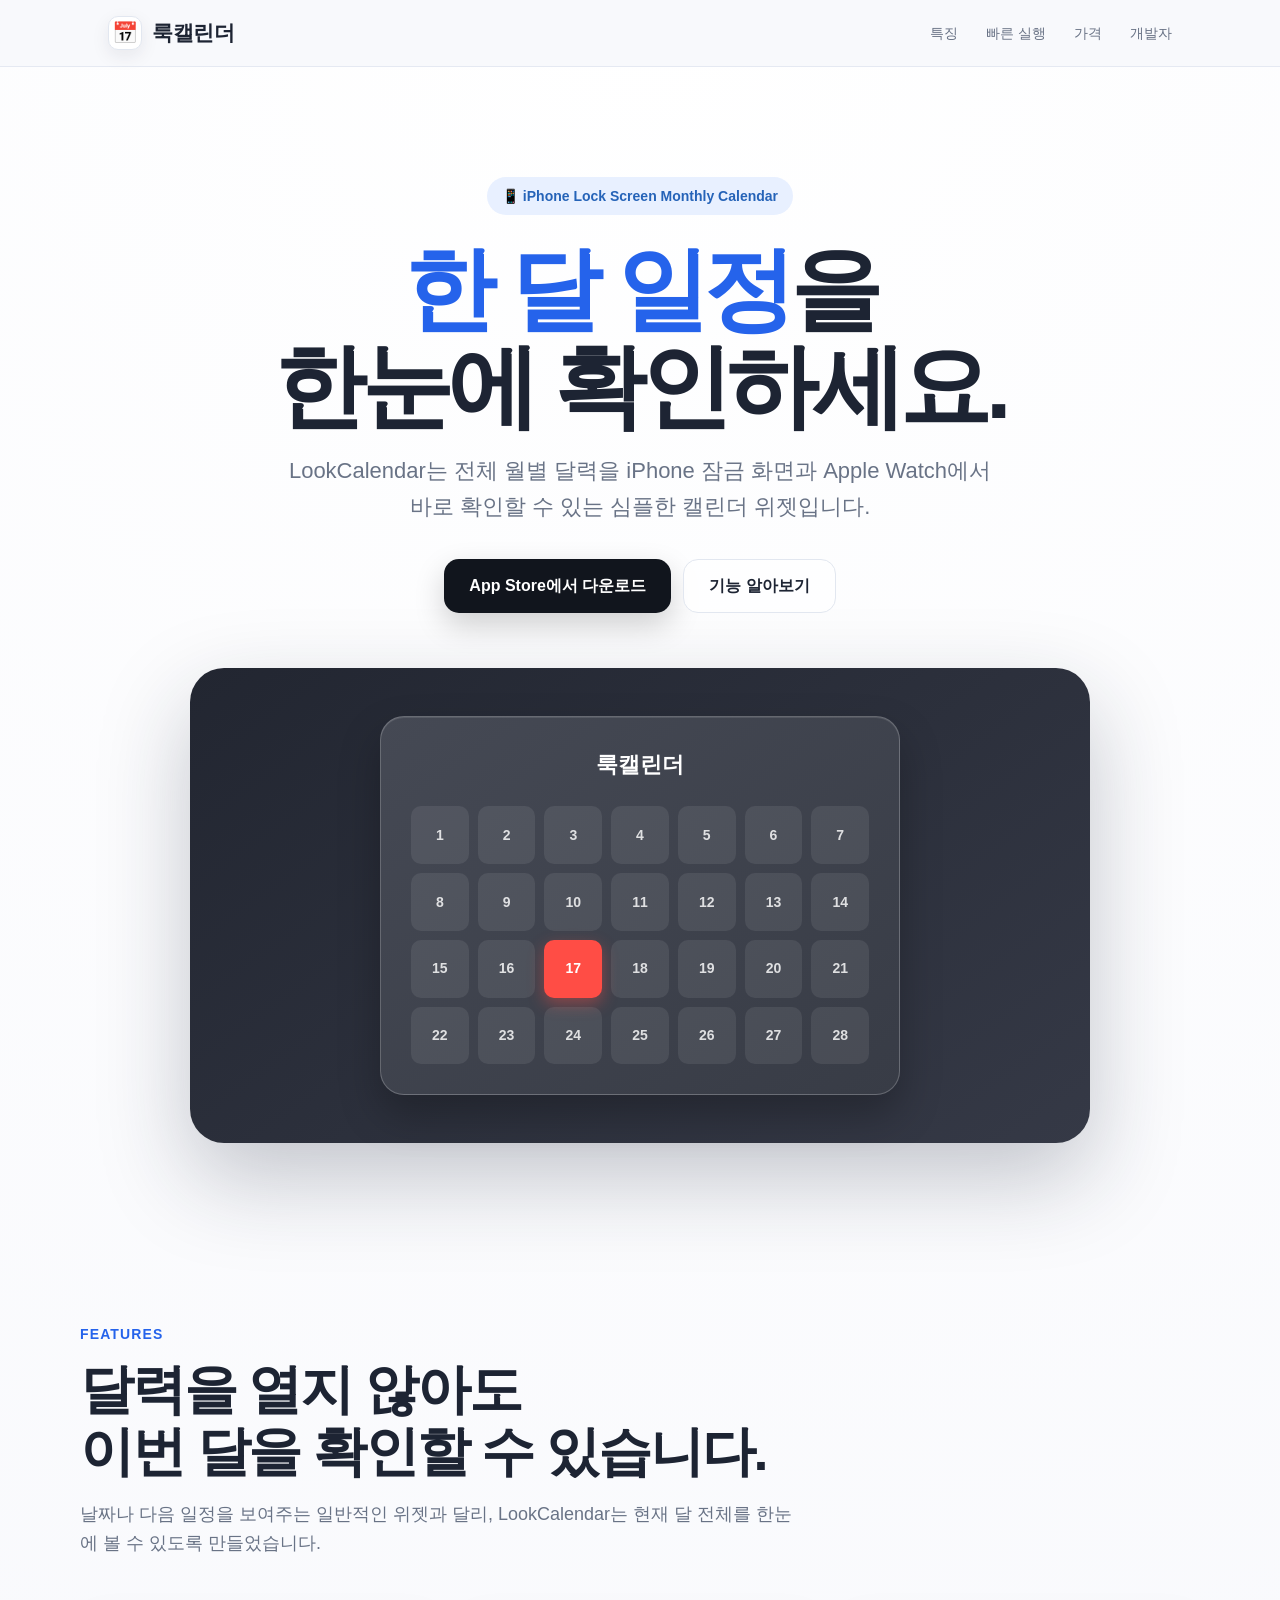
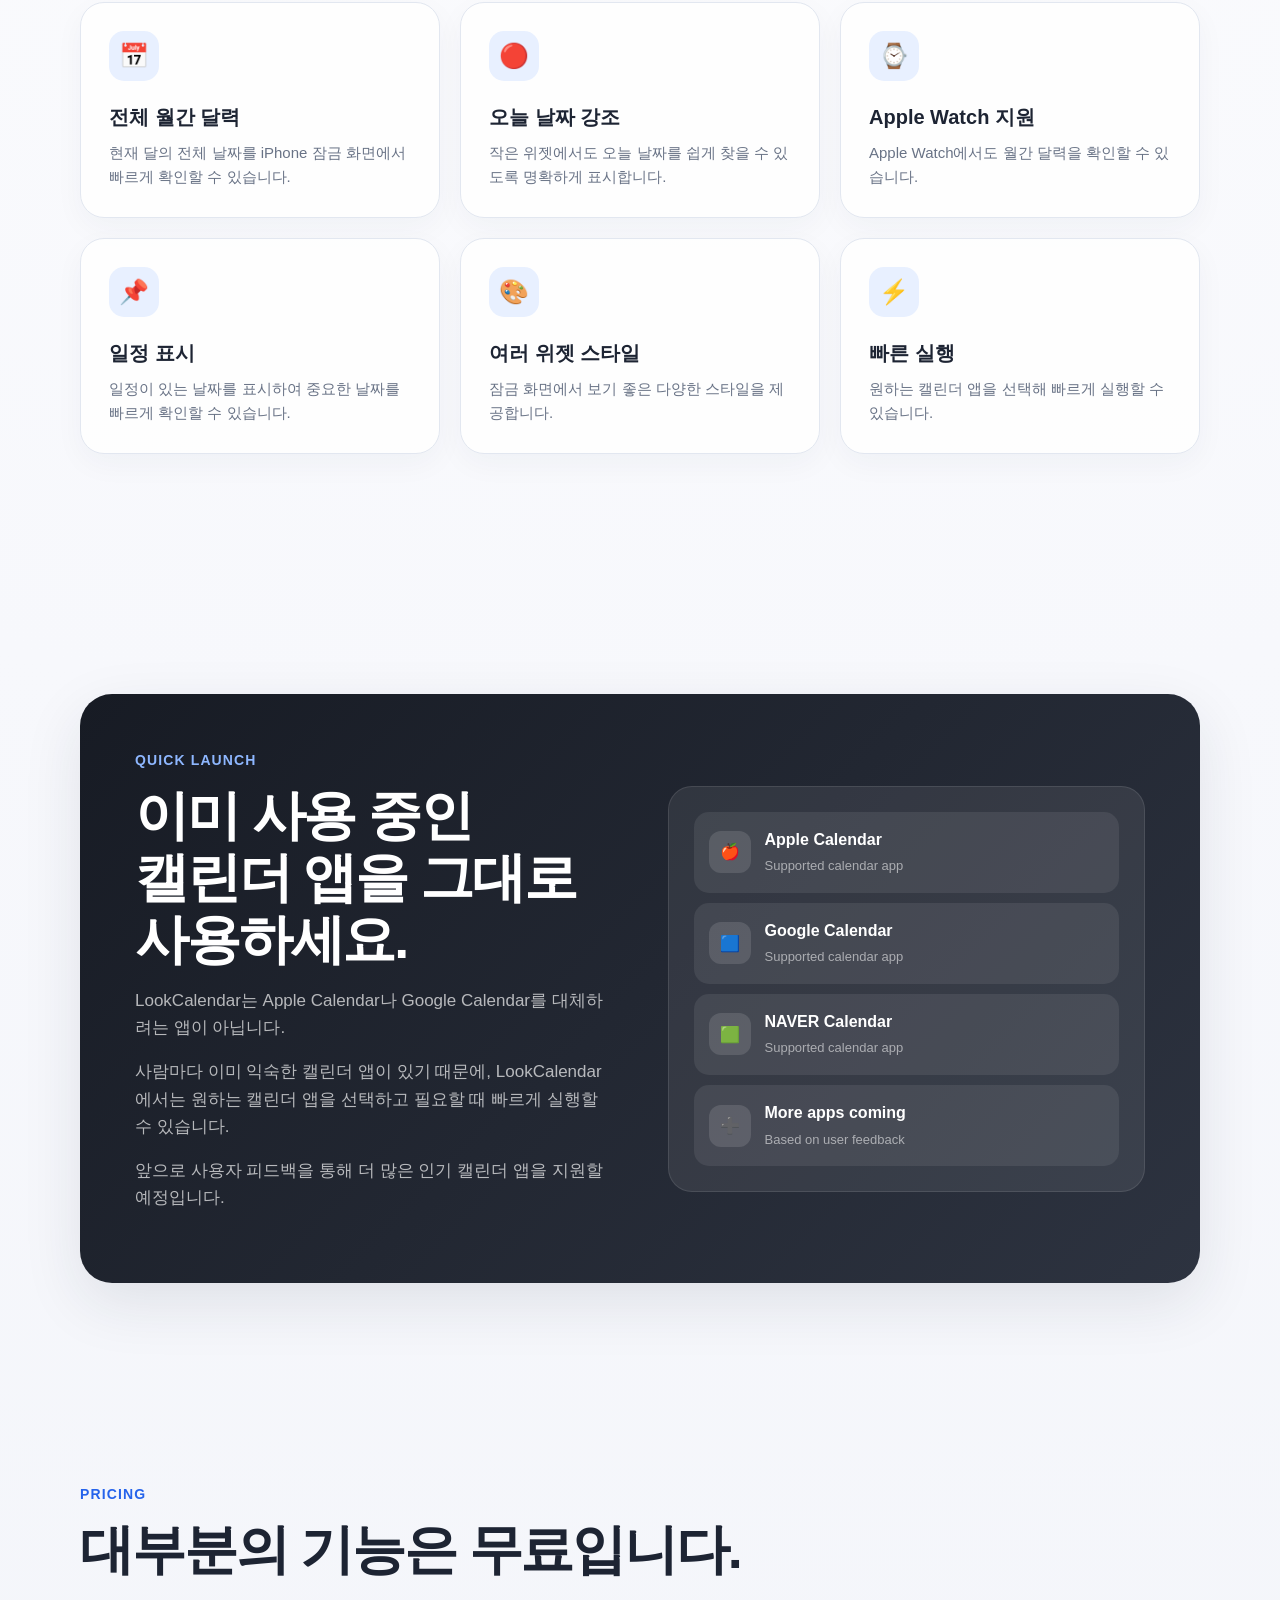
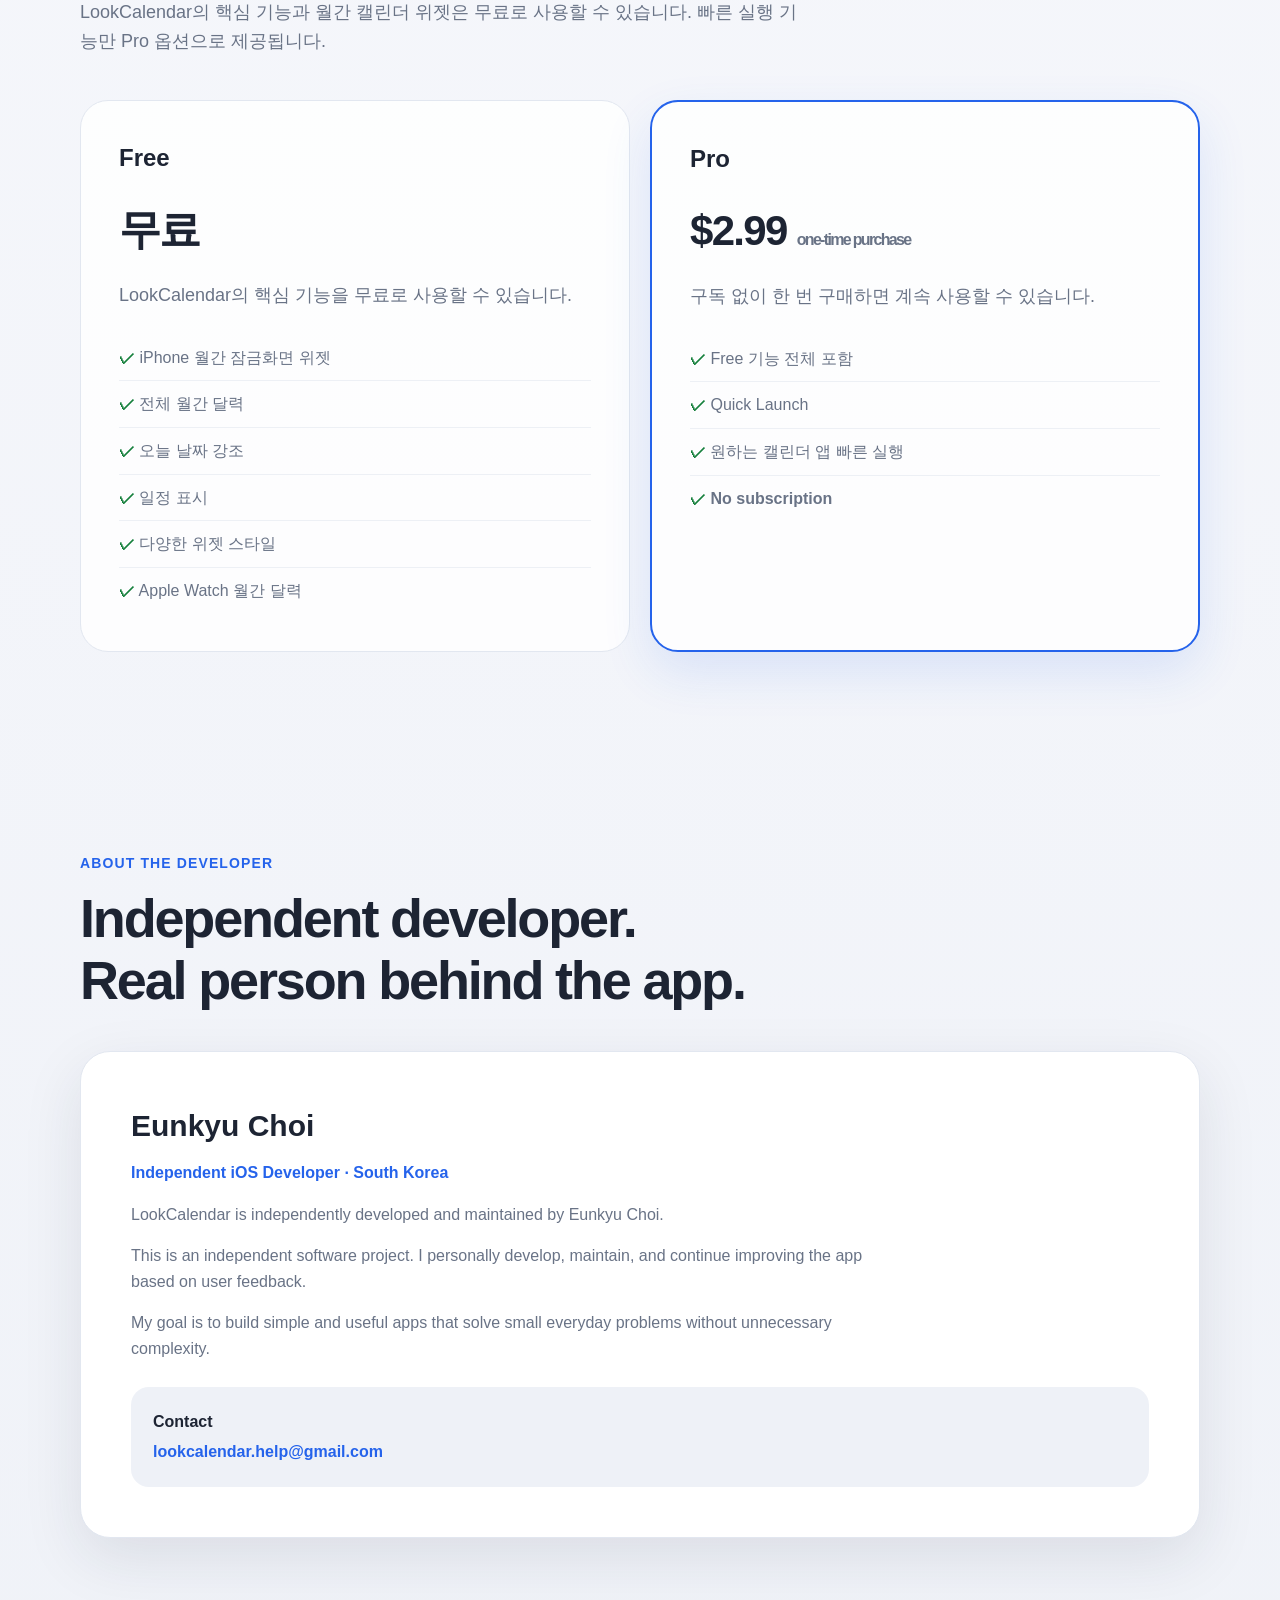
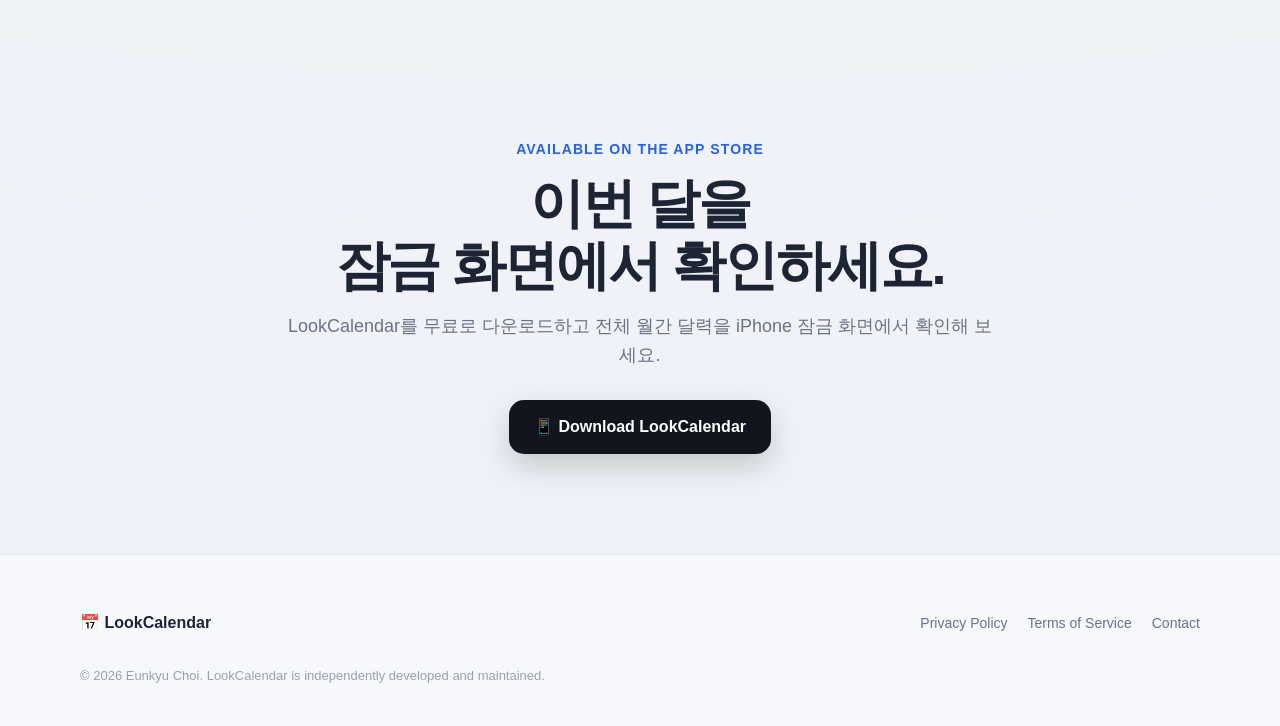
==== commit 381b192d: "Update index.html" ====
--- a/index.html
+++ b/index.html
@@ -7,9 +7,26 @@
     <title>LookCalendar — Full Monthly Calendar for iPhone Lock Screen</title>
 
     <meta name="description"
-          content="LookCalendar lets you see the entire month at a glance on your iPhone Lock Screen and Apple Watch.">
+          content="LookCalendar lets you see the entire month directly on your iPhone Lock Screen and Apple Watch.">
+
+    <meta name="theme-color" content="#f7f8fc">
 
     <style>
+        :root {
+            --bg: #f7f8fc;
+            --bg-soft: #eef1f7;
+            --card: rgba(255,255,255,.82);
+            --text: #1d2433;
+            --text-soft: #697386;
+            --blue: #2563eb;
+            --blue-soft: #e8f0ff;
+            --border: #e2e7f0;
+            --dark: #161922;
+            --shadow: 0 20px 60px rgba(25, 35, 60, .10);
+            --radius: 24px;
+            --max-width: 1120px;
+        }
+
         * {
             box-sizing: border-box;
         }
@@ -24,12 +41,15 @@
                 -apple-system,
                 BlinkMacSystemFont,
                 "Segoe UI",
-                Roboto,
-                Helvetica,
+                "Apple SD Gothic Neo",
+                "Noto Sans KR",
                 Arial,
                 sans-serif;
-            background: #f5f6fa;
-            color: #202124;
+
+            background:
+                radial-gradient(circle at top, #ffffff 0%, #f7f8fc 42%, #eef1f7 100%);
+
+            color: var(--text);
             line-height: 1.6;
         }
 
@@ -38,325 +58,636 @@
             text-decoration: none;
         }
 
-        /* =========================
-           Header
-        ========================= */
+        /* ==================================================
+           HEADER
+        ================================================== */
 
         header {
             position: sticky;
             top: 0;
             z-index: 100;
-            background: rgba(255,255,255,0.92);
+
             backdrop-filter: blur(16px);
-            border-bottom: 1px solid #e6e8ef;
+            background: rgba(247,248,252,.78);
+
+            border-bottom: 1px solid rgba(226,231,240,.8);
         }
 
         .nav {
-            max-width: 1100px;
+            max-width: var(--max-width);
             margin: 0 auto;
+
             padding: 16px 28px;
+
+            display: flex;
+            align-items: center;
+            justify-content: space-between;
+
+            gap: 20px;
+        }
+
+        .brand {
+            display: flex;
+            align-items: center;
+            gap: 10px;
+
+            font-weight: 800;
+            font-size: 21px;
+            letter-spacing: -.5px;
+        }
+
+        .brand-icon {
+            width: 34px;
+            height: 34px;
+
+            display: flex;
+            align-items: center;
+            justify-content: center;
+
+            background: #ffffff;
+            border: 1px solid var(--border);
+            border-radius: 10px;
+
+            box-shadow: 0 6px 18px rgba(20,30,50,.08);
+        }
+
+        .nav-links {
+            display: flex;
+            align-items: center;
+            gap: 28px;
+
+            font-size: 14px;
+            color: var(--text-soft);
+        }
+
+        .nav-links a:hover {
+            color: var(--blue);
+        }
+
+        /* ==================================================
+           HERO
+        ================================================== */
+
+        .hero {
+            max-width: var(--max-width);
+            margin: 0 auto;
+
+            padding: 110px 28px 80px;
+
+            text-align: center;
+        }
+
+        .badge {
+            display: inline-flex;
+            align-items: center;
+            gap: 7px;
+
+            padding: 8px 15px;
+
+            background: var(--blue-soft);
+            color: #2563b8;
+
+            border-radius: 999px;
+
+            font-size: 14px;
+            font-weight: 700;
+        }
+
+        h1 {
+            margin: 26px auto 18px;
+
+            max-width: 900px;
+
+            font-size: clamp(48px, 8vw, 92px);
+            line-height: 1.05;
+
+            letter-spacing: -.06em;
+
+            font-weight: 850;
+        }
+
+        h1 .blue {
+            color: var(--blue);
+        }
+
+        .hero-description {
+            max-width: 720px;
+            margin: 0 auto;
+
+            color: var(--text-soft);
+
+            font-size: clamp(17px, 2vw, 22px);
+            line-height: 1.65;
+        }
+
+        .hero-buttons {
+            margin-top: 34px;
+
+            display: flex;
+            justify-content: center;
+            flex-wrap: wrap;
+
+            gap: 12px;
+        }
+
+        .button {
+            display: inline-flex;
+            align-items: center;
+            justify-content: center;
+
+            min-height: 54px;
+
+            padding: 0 25px;
+
+            border-radius: 15px;
+
+            font-size: 16px;
+            font-weight: 750;
+
+            transition: .2s ease;
+        }
+
+        .button-primary {
+            background: #11151d;
+            color: white;
+
+            box-shadow: 0 12px 30px rgba(0,0,0,.18);
+        }
+
+        .button-primary:hover {
+            transform: translateY(-2px);
+            background: #000;
+        }
+
+        .button-secondary {
+            background: rgba(255,255,255,.8);
+            border: 1px solid var(--border);
+            color: var(--text);
+        }
+
+        .button-secondary:hover {
+            transform: translateY(-2px);
+            border-color: #b8c4d8;
+        }
+
+        /* ==================================================
+           CALENDAR PREVIEW
+        ================================================== */
+
+        .preview-wrapper {
+            max-width: 900px;
+            margin: 55px auto 0;
+
+            padding: 48px;
+
+            border-radius: 34px;
+
+            background:
+                linear-gradient(
+                    145deg,
+                    #222631,
+                    #353946
+                );
+
+            box-shadow:
+                0 35px 90px rgba(28, 35, 55, .25);
+        }
+
+        .widget {
+            max-width: 520px;
+            margin: 0 auto;
+
+            padding: 30px;
+
+            border-radius: 24px;
+
+            background:
+                linear-gradient(
+                    145deg,
+                    #454954,
+                    #383c46
+                );
+
+            border: 1px solid rgba(255,255,255,.22);
+
+            box-shadow:
+                inset 0 1px 0 rgba(255,255,255,.1),
+                0 20px 40px rgba(0,0,0,.25);
+        }
+
+        .widget-title {
+            margin-bottom: 24px;
+
+            color: white;
+
+            font-size: 22px;
+            font-weight: 800;
+        }
+
+        .calendar-grid {
+            display: grid;
+            grid-template-columns: repeat(7, 1fr);
+
+            gap: 9px;
+        }
+
+        .day {
+            aspect-ratio: 1;
+
+            display: flex;
+            align-items: center;
+            justify-content: center;
+
+            border-radius: 10px;
+
+            background: rgba(255,255,255,.08);
+            color: rgba(255,255,255,.82);
+
+            font-size: 14px;
+            font-weight: 600;
+        }
+
+        .day.today {
+            background: #ff4d45;
+            color: white;
+
+            font-weight: 800;
+
+            box-shadow: 0 6px 16px rgba(255,77,69,.4);
+        }
+
+        /* ==================================================
+           SECTION
+        ================================================== */
+
+        section {
+            padding: 100px 28px;
+        }
+
+        .container {
+            max-width: var(--max-width);
+            margin: 0 auto;
+        }
+
+        .section-label {
+            color: var(--blue);
+
+            font-size: 14px;
+            font-weight: 800;
+
+            text-transform: uppercase;
+            letter-spacing: .08em;
+        }
+
+        h2 {
+            margin: 12px 0 16px;
+
+            font-size: clamp(34px, 5vw, 54px);
+            line-height: 1.15;
+
+            letter-spacing: -.04em;
+        }
+
+        .section-description {
+            max-width: 720px;
+
+            color: var(--text-soft);
+
+            font-size: 18px;
+        }
+
+        /* ==================================================
+           FEATURES
+        ================================================== */
+
+        .features {
+            margin-top: 45px;
+
+            display: grid;
+            grid-template-columns: repeat(3, 1fr);
+
+            gap: 20px;
+        }
+
+        .feature-card {
+            padding: 28px;
+
+            background: var(--card);
+
+            border: 1px solid var(--border);
+
+            border-radius: var(--radius);
+
+            box-shadow: 0 10px 30px rgba(30,40,70,.04);
+        }
+
+        .feature-icon {
+            width: 50px;
+            height: 50px;
+
+            display: flex;
+            align-items: center;
+            justify-content: center;
+
+            margin-bottom: 20px;
+
+            background: var(--blue-soft);
+
+            border-radius: 15px;
+
+            font-size: 24px;
+        }
+
+        .feature-card h3 {
+            margin: 0 0 8px;
+
+            font-size: 20px;
+        }
+
+        .feature-card p {
+            margin: 0;
+
+            color: var(--text-soft);
+            font-size: 15px;
+        }
+
+        /* ==================================================
+           QUICK LAUNCH
+        ================================================== */
+
+        .quick-launch {
+            margin-top: 40px;
+
+            padding: 55px;
+
+            display: grid;
+            grid-template-columns: 1fr 1fr;
+
+            gap: 55px;
+            align-items: center;
+
+            border-radius: 32px;
+
+            background:
+                linear-gradient(
+                    135deg,
+                    #171b24,
+                    #2d3340
+                );
+
+            color: white;
+
+            box-shadow: var(--shadow);
+        }
+
+        .quick-launch .section-label {
+            color: #8eb7ff;
+        }
+
+        .quick-launch h2 {
+            color: white;
+        }
+
+        .quick-launch p {
+            color: rgba(255,255,255,.68);
+            font-size: 17px;
+        }
+
+        .launch-visual {
+            padding: 25px;
+
+            border-radius: 24px;
+
+            background: rgba(255,255,255,.08);
+            border: 1px solid rgba(255,255,255,.1);
+        }
+
+        .launch-app {
+            display: flex;
+            align-items: center;
+            gap: 14px;
+
+            padding: 15px;
+
+            margin-bottom: 10px;
+
+            border-radius: 15px;
+
+            background: rgba(255,255,255,.08);
+        }
+
+        .launch-app:last-child {
+            margin-bottom: 0;
+        }
+
+        .app-icon {
+            width: 42px;
+            height: 42px;
+
+            display: flex;
+            align-items: center;
+            justify-content: center;
+
+            background: rgba(255,255,255,.12);
+
+            border-radius: 12px;
+        }
+
+        .launch-app strong {
+            display: block;
+        }
+
+        .launch-app span {
+            font-size: 13px;
+            color: rgba(255,255,255,.55);
+        }
+
+        /* ==================================================
+           PRICING
+        ================================================== */
+
+        .pricing-grid {
+            margin-top: 45px;
+
+            display: grid;
+            grid-template-columns: repeat(2, 1fr);
+
+            gap: 20px;
+        }
+
+        .price-card {
+            padding: 38px;
+
+            border-radius: 28px;
+
+            background: rgba(255,255,255,.85);
+
+            border: 1px solid var(--border);
+        }
+
+        .price-card.pro {
+            border: 2px solid var(--blue);
+
+            box-shadow: 0 20px 50px rgba(37,99,235,.12);
+        }
+
+        .price-card h3 {
+            margin: 0;
+
+            font-size: 24px;
+        }
+
+        .price {
+            margin: 18px 0;
+
+            font-size: 42px;
+            font-weight: 850;
+
+            letter-spacing: -.04em;
+        }
+
+        .price small {
+            font-size: 16px;
+            font-weight: 600;
+            color: var(--text-soft);
+        }
+
+        .price-card ul {
+            padding: 0;
+            margin: 25px 0 0;
+
+            list-style: none;
+        }
+
+        .price-card li {
+            padding: 10px 0;
+
+            border-bottom: 1px solid #edf0f5;
+
+            color: var(--text-soft);
+        }
+
+        .price-card li:last-child {
+            border-bottom: 0;
+        }
+
+        .included {
+            color: #16803c;
+            font-weight: 700;
+        }
+
+        /* ==================================================
+           ABOUT / TRUST
+        ================================================== */
+
+        .trust-box {
+            margin-top: 40px;
+
+            padding: 50px;
+
+            border-radius: 30px;
+
+            background: white;
+
+            border: 1px solid var(--border);
+
+            box-shadow: var(--shadow);
+        }
+
+        .developer-name {
+            margin-bottom: 10px;
+
+            font-size: 30px;
+            font-weight: 850;
+        }
+
+        .developer-role {
+            color: var(--blue);
+            font-weight: 700;
+        }
+
+        .trust-box p {
+            max-width: 760px;
+
+            color: var(--text-soft);
+        }
+
+        .contact-box {
+            margin-top: 25px;
+
+            padding: 22px;
+
+            border-radius: 18px;
+
+            background: var(--bg-soft);
+        }
+
+        .contact-box strong {
+            display: block;
+            margin-bottom: 5px;
+        }
+
+        .contact-email {
+            color: var(--blue);
+            font-weight: 700;
+        }
+
+        /* ==================================================
+           FOOTER
+        ================================================== */
+
+        footer {
+            padding: 55px 28px 40px;
+
+            border-top: 1px solid var(--border);
+
+            background: rgba(255,255,255,.55);
+        }
+
+        .footer-inner {
+            max-width: var(--max-width);
+            margin: 0 auto;
+
             display: flex;
             justify-content: space-between;
             align-items: center;
-        }
-
-        .logo {
-            font-size: 24px;
+
+            gap: 25px;
+        }
+
+        .footer-brand {
             font-weight: 800;
-            letter-spacing: -0.5px;
-        }
-
-        .nav-links {
-            display: flex;
-            gap: 28px;
-            font-size: 14px;
-            color: #5f6368;
-        }
-
-        .nav-links a:hover {
-            color: #000;
-        }
-
-        /* =========================
-           Hero
-        ========================= */
-
-        .hero {
-            max-width: 1100px;
-            margin: 0 auto;
-            padding: 100px 28px 80px;
-            text-align: center;
-        }
-
-        .badge {
-            display: inline-block;
-            padding: 8px 16px;
-            background: #eaf2ff;
-            color: #2b6cb0;
-            border-radius: 999px;
-            font-size: 14px;
-            font-weight: 700;
-            margin-bottom: 24px;
-        }
-
-        h1 {
-            margin: 0;
-            font-size: clamp(52px, 8vw, 92px);
-            line-height: 1.05;
-            letter-spacing: -4px;
-            font-weight: 900;
-        }
-
-        h1 span {
-            color: #2f7ed8;
-        }
-
-        .hero-description {
-            max-width: 700px;
-            margin: 28px auto 36px;
-            font-size: 21px;
-            color: #6b7280;
-        }
-
-        .download-button {
-            display: inline-block;
-            padding: 16px 28px;
-            background: #000;
-            color: white;
-            border-radius: 14px;
-            font-weight: 700;
-            transition: transform 0.2s ease;
-        }
-
-        .download-button:hover {
-            transform: translateY(-2px);
-        }
-
-        /* =========================
-           Calendar Preview
-        ========================= */
-
-        .preview {
-            max-width: 850px;
-            margin: 30px auto 100px;
-            padding: 70px 30px;
-            background: linear-gradient(135deg, #24252c, #363841);
-            border-radius: 36px;
-        }
-
-        .calendar {
-            max-width: 480px;
-            margin: 0 auto;
-            padding: 26px;
-            border-radius: 24px;
-            background: rgba(255,255,255,0.08);
-            border: 1px solid rgba(255,255,255,0.25);
-            color: white;
-        }
-
-        .calendar-title {
-            text-align: center;
-            font-size: 24px;
-            font-weight: 800;
-            margin-bottom: 22px;
-        }
-
-        .calendar-grid {
-            display: grid;
-            grid-template-columns: repeat(7, 1fr);
-            gap: 10px;
-        }
-
-        .day {
-            padding: 10px 0;
-            text-align: center;
-            border-radius: 10px;
-            background: rgba(255,255,255,0.08);
-            font-size: 14px;
-        }
-
-        .today {
-            background: #ff4d45;
-            color: white;
-            font-weight: 800;
-        }
-
-        /* =========================
-           Features
-        ========================= */
-
-        section {
-            padding: 90px 28px;
-        }
-
-        .section-container {
-            max-width: 1100px;
-            margin: 0 auto;
-        }
-
-        .section-title {
-            text-align: center;
-            font-size: 42px;
-            letter-spacing: -1.5px;
-            margin-bottom: 16px;
-        }
-
-        .section-subtitle {
-            text-align: center;
-            color: #6b7280;
-            max-width: 650px;
-            margin: 0 auto 50px;
-        }
-
-        .features {
-            display: grid;
-            grid-template-columns: repeat(3, 1fr);
-            gap: 24px;
-        }
-
-        .card {
-            background: white;
-            padding: 30px;
-            border-radius: 24px;
-            border: 1px solid #e8eaf0;
-        }
-
-        .card-icon {
-            font-size: 30px;
-            margin-bottom: 16px;
-        }
-
-        .card h3 {
-            margin: 0 0 10px;
-            font-size: 20px;
-        }
-
-        .card p {
-            margin: 0;
-            color: #6b7280;
-        }
-
-        /* =========================
-           Pricing
-        ========================= */
-
-        .pricing-section {
-            background: #eef1f7;
-        }
-
-        .pricing-box {
-            max-width: 800px;
-            margin: 0 auto;
-            display: grid;
-            grid-template-columns: 1fr 1fr;
-            gap: 24px;
-        }
-
-        .pricing-card {
-            background: white;
-            border-radius: 24px;
-            padding: 32px;
-            border: 1px solid #e5e7eb;
-        }
-
-        .pricing-card.pro {
-            border: 2px solid #2f7ed8;
-        }
-
-        .pricing-card h3 {
-            margin-top: 0;
-            font-size: 24px;
-        }
-
-        .price {
-            font-size: 34px;
-            font-weight: 800;
-            margin-bottom: 20px;
-        }
-
-        .pricing-card ul {
-            padding-left: 20px;
-            color: #5f6368;
-        }
-
-        /* =========================
-           About Developer
-        ========================= */
-
-        .developer-box {
-            max-width: 800px;
-            margin: 0 auto;
-            background: white;
-            padding: 40px;
-            border-radius: 28px;
-            border: 1px solid #e5e7eb;
-        }
-
-        .developer-box h3 {
-            margin-top: 0;
-            font-size: 26px;
-        }
-
-        .developer-info {
-            margin-top: 24px;
-            display: grid;
-            gap: 10px;
-        }
-
-        .developer-info strong {
-            color: #202124;
-        }
-
-        /* =========================
-           Support
-        ========================= */
-
-        .support-section {
-            background: #eef1f7;
-        }
-
-        .support-box {
-            max-width: 800px;
-            margin: 0 auto;
-            background: white;
-            padding: 40px;
-            border-radius: 28px;
-            text-align: center;
-            border: 1px solid #e5e7eb;
-        }
-
-        .support-email {
-            display: inline-block;
-            margin-top: 18px;
-            color: #2f7ed8;
-            font-weight: 700;
-        }
-
-        /* =========================
-           Footer
-        ========================= */
-
-        footer {
-            padding: 50px 28px;
-            text-align: center;
-            color: #6b7280;
-            font-size: 14px;
         }
 
         .footer-links {
             display: flex;
-            justify-content: center;
-            gap: 24px;
-            margin-bottom: 20px;
+            flex-wrap: wrap;
+
+            gap: 20px;
+
+            font-size: 14px;
+            color: var(--text-soft);
         }
 
         .footer-links a:hover {
-            color: #000;
-        }
-
-        /* =========================
-           Mobile
-        ========================= */
+            color: var(--blue);
+        }
+
+        .copyright {
+            margin-top: 30px;
+
+            max-width: var(--max-width);
+            margin-left: auto;
+            margin-right: auto;
+
+            color: #98a1b2;
+
+            font-size: 13px;
+        }
+
+        /* ==================================================
+           MOBILE
+        ================================================== */
 
         @media (max-width: 800px) {
 
@@ -364,305 +695,497 @@
                 display: none;
             }
 
-            h1 {
-                letter-spacing: -2px;
+            .hero {
+                padding-top: 80px;
+            }
+
+            .preview-wrapper {
+                padding: 25px;
+            }
+
+            .widget {
+                padding: 20px;
+            }
+
+            .day {
+                font-size: 12px;
             }
 
             .features {
                 grid-template-columns: 1fr;
             }
 
-            .pricing-box {
+            .quick-launch {
+                grid-template-columns: 1fr;
+                padding: 32px;
+                gap: 30px;
+            }
+
+            .pricing-grid {
                 grid-template-columns: 1fr;
             }
 
-            .preview {
-                margin-left: 18px;
-                margin-right: 18px;
-                padding: 40px 18px;
+            .trust-box {
+                padding: 32px;
             }
 
-            section {
-                padding: 70px 20px;
+            .footer-inner {
+                flex-direction: column;
+                align-items: flex-start;
             }
         }
+
     </style>
 </head>
 
 <body>
 
+
+<!-- ==================================================
+     HEADER
+================================================== -->
+
 <header>
     <nav class="nav">
 
-        <a href="#" class="logo">
-            📅 LookCalendar
+        <a href="#top" class="brand">
+            <span class="brand-icon">📅</span>
+            <span>룩캘린더</span>
         </a>
 
         <div class="nav-links">
-            <a href="#features">Features</a>
-            <a href="#quicklaunch">Quick Launch</a>
-            <a href="#pricing">Pricing</a>
-            <a href="#developer">Developer</a>
+            <a href="#features">특징</a>
+            <a href="#quicklaunch">빠른 실행</a>
+            <a href="#pricing">가격</a>
+            <a href="#about">개발자</a>
         </div>
 
     </nav>
 </header>
 
 
-<!-- =========================
+<main id="top">
+
+
+<!-- ==================================================
      HERO
-========================= -->
-
-<main>
+================================================== -->
 
 <section class="hero">
 
     <div class="badge">
-        Full Monthly Calendar for iPhone Lock Screen
+        📱 iPhone Lock Screen Monthly Calendar
     </div>
 
     <h1>
-        See the <span>whole month.</span><br>
-        At a glance.
+        <span class="blue">한 달 일정</span>을<br>
+        한눈에 확인하세요.
     </h1>
 
     <p class="hero-description">
-        LookCalendar lets you see the entire month directly on your
-        iPhone Lock Screen and Apple Watch.
+        LookCalendar는 전체 월별 달력을 iPhone 잠금 화면과
+        Apple Watch에서 바로 확인할 수 있는 심플한 캘린더 위젯입니다.
     </p>
 
-    <a
-        class="download-button"
-        href="https://apps.apple.com/us/app/lookcalendar/id6792032535"
-        target="_blank"
-        rel="noopener"
-    >
-        Download on the App Store
-    </a>
+    <div class="hero-buttons">
+
+        <a class="button button-primary"
+           href="https://apps.apple.com/us/app/lookcalendar/id6792032535"
+           target="_blank"
+           rel="noopener">
+            App Store에서 다운로드
+        </a>
+
+        <a class="button button-secondary"
+           href="#features">
+            기능 알아보기
+        </a>
+
+    </div>
+
+
+    <!-- Calendar Preview -->
+
+    <div class="preview-wrapper">
+
+        <div class="widget">
+
+            <div class="widget-title">
+                룩캘린더
+            </div>
+
+            <div class="calendar-grid">
+
+                <div class="day">1</div>
+                <div class="day">2</div>
+                <div class="day">3</div>
+                <div class="day">4</div>
+                <div class="day">5</div>
+                <div class="day">6</div>
+                <div class="day">7</div>
+
+                <div class="day">8</div>
+                <div class="day">9</div>
+                <div class="day">10</div>
+                <div class="day">11</div>
+                <div class="day">12</div>
+                <div class="day">13</div>
+                <div class="day">14</div>
+
+                <div class="day">15</div>
+                <div class="day">16</div>
+                <div class="day today">17</div>
+                <div class="day">18</div>
+                <div class="day">19</div>
+                <div class="day">20</div>
+                <div class="day">21</div>
+
+                <div class="day">22</div>
+                <div class="day">23</div>
+                <div class="day">24</div>
+                <div class="day">25</div>
+                <div class="day">26</div>
+                <div class="day">27</div>
+                <div class="day">28</div>
+
+            </div>
+
+        </div>
+
+    </div>
 
 </section>
 
 
-<!-- =========================
-     CALENDAR PREVIEW
-========================= -->
-
-<div class="preview">
-
-    <div class="calendar">
-
-        <div class="calendar-title">
-            LookCalendar
+<!-- ==================================================
+     FEATURES
+================================================== -->
+
+<section id="features">
+
+    <div class="container">
+
+        <div class="section-label">
+            Features
         </div>
 
-        <div class="calendar-grid">
-
-            <div class="day">1</div>
-            <div class="day">2</div>
-            <div class="day">3</div>
-            <div class="day">4</div>
-            <div class="day">5</div>
-            <div class="day">6</div>
-            <div class="day">7</div>
-
-            <div class="day">8</div>
-            <div class="day">9</div>
-            <div class="day">10</div>
-            <div class="day">11</div>
-            <div class="day">12</div>
-            <div class="day">13</div>
-            <div class="day">14</div>
-
-            <div class="day">15</div>
-            <div class="day">16</div>
-            <div class="day today">17</div>
-            <div class="day">18</div>
-            <div class="day">19</div>
-            <div class="day">20</div>
-            <div class="day">21</div>
-
-            <div class="day">22</div>
-            <div class="day">23</div>
-            <div class="day">24</div>
-            <div class="day">25</div>
-            <div class="day">26</div>
-            <div class="day">27</div>
-            <div class="day">28</div>
+        <h2>
+            달력을 열지 않아도<br>
+            이번 달을 확인할 수 있습니다.
+        </h2>
+
+        <p class="section-description">
+            날짜나 다음 일정을 보여주는 일반적인 위젯과 달리,
+            LookCalendar는 현재 달 전체를 한눈에 볼 수 있도록 만들었습니다.
+        </p>
+
+
+        <div class="features">
+
+            <div class="feature-card">
+
+                <div class="feature-icon">📅</div>
+
+                <h3>전체 월간 달력</h3>
+
+                <p>
+                    현재 달의 전체 날짜를 iPhone 잠금 화면에서
+                    빠르게 확인할 수 있습니다.
+                </p>
+
+            </div>
+
+
+            <div class="feature-card">
+
+                <div class="feature-icon">🔴</div>
+
+                <h3>오늘 날짜 강조</h3>
+
+                <p>
+                    작은 위젯에서도 오늘 날짜를 쉽게 찾을 수 있도록
+                    명확하게 표시합니다.
+                </p>
+
+            </div>
+
+
+            <div class="feature-card">
+
+                <div class="feature-icon">⌚</div>
+
+                <h3>Apple Watch 지원</h3>
+
+                <p>
+                    Apple Watch에서도 월간 달력을 확인할 수 있습니다.
+                </p>
+
+            </div>
+
+
+            <div class="feature-card">
+
+                <div class="feature-icon">📌</div>
+
+                <h3>일정 표시</h3>
+
+                <p>
+                    일정이 있는 날짜를 표시하여
+                    중요한 날짜를 빠르게 확인할 수 있습니다.
+                </p>
+
+            </div>
+
+
+            <div class="feature-card">
+
+                <div class="feature-icon">🎨</div>
+
+                <h3>여러 위젯 스타일</h3>
+
+                <p>
+                    잠금 화면에서 보기 좋은 다양한 스타일을 제공합니다.
+                </p>
+
+            </div>
+
+
+            <div class="feature-card">
+
+                <div class="feature-icon">⚡</div>
+
+                <h3>빠른 실행</h3>
+
+                <p>
+                    원하는 캘린더 앱을 선택해
+                    빠르게 실행할 수 있습니다.
+                </p>
+
+            </div>
 
         </div>
 
     </div>
 
-</div>
-
-
-<!-- =========================
-     FEATURES
-========================= -->
-
-<section id="features">
-
-    <div class="section-container">
-
-        <h2 class="section-title">
-            Your month, always visible
+</section>
+
+
+<!-- ==================================================
+     QUICK LAUNCH
+================================================== -->
+
+<section id="quicklaunch">
+
+    <div class="container">
+
+        <div class="quick-launch">
+
+            <div>
+
+                <div class="section-label">
+                    Quick Launch
+                </div>
+
+                <h2>
+                    이미 사용 중인<br>
+                    캘린더 앱을 그대로 사용하세요.
+                </h2>
+
+                <p>
+                    LookCalendar는 Apple Calendar나 Google Calendar를
+                    대체하려는 앱이 아닙니다.
+                </p>
+
+                <p>
+                    사람마다 이미 익숙한 캘린더 앱이 있기 때문에,
+                    LookCalendar에서는 원하는 캘린더 앱을 선택하고
+                    필요할 때 빠르게 실행할 수 있습니다.
+                </p>
+
+                <p>
+                    앞으로 사용자 피드백을 통해 더 많은 인기 캘린더 앱을
+                    지원할 예정입니다.
+                </p>
+
+            </div>
+
+
+            <div class="launch-visual">
+
+                <div class="launch-app">
+
+                    <div class="app-icon">🍎</div>
+
+                    <div>
+                        <strong>Apple Calendar</strong>
+                        <span>Supported calendar app</span>
+                    </div>
+
+                </div>
+
+
+                <div class="launch-app">
+
+                    <div class="app-icon">🟦</div>
+
+                    <div>
+                        <strong>Google Calendar</strong>
+                        <span>Supported calendar app</span>
+                    </div>
+
+                </div>
+
+
+                <div class="launch-app">
+
+                    <div class="app-icon">🟩</div>
+
+                    <div>
+                        <strong>NAVER Calendar</strong>
+                        <span>Supported calendar app</span>
+                    </div>
+
+                </div>
+
+
+                <div class="launch-app">
+
+                    <div class="app-icon">➕</div>
+
+                    <div>
+                        <strong>More apps coming</strong>
+                        <span>Based on user feedback</span>
+                    </div>
+
+                </div>
+
+            </div>
+
+        </div>
+
+    </div>
+
+</section>
+
+
+<!-- ==================================================
+     PRICING
+================================================== -->
+
+<section id="pricing">
+
+    <div class="container">
+
+        <div class="section-label">
+            Pricing
+        </div>
+
+        <h2>
+            대부분의 기능은 무료입니다.
         </h2>
 
-        <p class="section-subtitle">
-            Check your schedule without opening your calendar app.
+        <p class="section-description">
+            LookCalendar의 핵심 기능과 월간 캘린더 위젯은 무료로 사용할 수 있습니다.
+            빠른 실행 기능만 Pro 옵션으로 제공됩니다.
         </p>
 
-        <div class="features">
-
-            <div class="card">
-
-                <div class="card-icon">📅</div>
-
-                <h3>Full Monthly Calendar</h3>
-
-                <p>
-                    See the entire current month directly on your
-                    iPhone Lock Screen.
+
+        <div class="pricing-grid">
+
+
+            <!-- FREE -->
+
+            <div class="price-card">
+
+                <h3>Free</h3>
+
+                <div class="price">
+                    무료
+                </div>
+
+                <p class="section-description">
+                    LookCalendar의 핵심 기능을 무료로 사용할 수 있습니다.
                 </p>
 
-            </div>
-
-
-            <div class="card">
-
-                <div class="card-icon">🔴</div>
-
-                <h3>Today at a Glance</h3>
-
-                <p>
-                    Today is clearly highlighted so you can quickly
-                    understand where you are in the month.
-                </p>
-
-            </div>
-
-
-            <div class="card">
-
-                <div class="card-icon">⌚</div>
-
-                <h3>Apple Watch Support</h3>
-
-                <p>
-                    Keep a monthly calendar available on your
-                    Apple Watch as well.
-                </p>
-
-            </div>
-
-        </div>
-
-    </div>
-
-</section>
-
-
-<!-- =========================
-     QUICK LAUNCH
-========================= -->
-
-<section id="quicklaunch" class="pricing-section">
-
-    <div class="section-container">
-
-        <h2 class="section-title">
-            Use the calendar app you already love
-        </h2>
-
-        <p class="section-subtitle">
-            LookCalendar is designed to complement your favorite calendar app,
-            not replace it.
-        </p>
-
-        <div class="developer-box">
-
-            <h3>🚀 Quick Launch</h3>
-
-            <p>
-                Everyone has their own preferred calendar app.
-                Some people use Apple Calendar, Google Calendar,
-                NAVER Calendar, or other calendar apps.
-            </p>
-
-            <p>
-                With Quick Launch, you can choose a supported calendar app
-                and quickly open it when you need to view or manage
-                your schedule in more detail.
-            </p>
-
-            <p>
-                We are actively collecting feedback about additional
-                calendar apps users would like us to support.
-            </p>
-
-        </div>
-
-    </div>
-
-</section>
-
-
-<!-- =========================
-     PRICING
-========================= -->
-
-<section id="pricing">
-
-    <div class="section-container">
-
-        <h2 class="section-title">
-            Simple pricing
-        </h2>
-
-        <p class="section-subtitle">
-            No subscription. The core calendar experience is free.
-        </p>
-
-        <div class="pricing-box">
-
-            <div class="pricing-card">
-
-                <h3>Free</h3>
-
-                <div class="price">
-                    $0
-                </div>
-
                 <ul>
-                    <li>Full monthly Lock Screen calendar</li>
-                    <li>Monthly Apple Watch calendar</li>
-                    <li>Multiple calendar styles</li>
-                    <li>Today highlighting</li>
-                    <li>Calendar event indicators</li>
+
+                    <li>
+                        <span class="included">✓</span>
+                        iPhone 월간 잠금화면 위젯
+                    </li>
+
+                    <li>
+                        <span class="included">✓</span>
+                        전체 월간 달력
+                    </li>
+
+                    <li>
+                        <span class="included">✓</span>
+                        오늘 날짜 강조
+                    </li>
+
+                    <li>
+                        <span class="included">✓</span>
+                        일정 표시
+                    </li>
+
+                    <li>
+                        <span class="included">✓</span>
+                        다양한 위젯 스타일
+                    </li>
+
+                    <li>
+                        <span class="included">✓</span>
+                        Apple Watch 월간 달력
+                    </li>
+
                 </ul>
 
             </div>
 
 
-            <div class="pricing-card pro">
-
-                <h3>LookCalendar Pro</h3>
+            <!-- PRO -->
+
+            <div class="price-card pro">
+
+                <h3>Pro</h3>
 
                 <div class="price">
                     $2.99
+                    <small>one-time purchase</small>
                 </div>
 
-                <p><strong>One-time purchase.</strong></p>
+                <p class="section-description">
+                    구독 없이 한 번 구매하면 계속 사용할 수 있습니다.
+                </p>
 
                 <ul>
-                    <li>Quick Launch</li>
-                    <li>Open your preferred supported calendar app</li>
-                    <li>No subscription</li>
-                    <li>No recurring payments</li>
+
+                    <li>
+                        <span class="included">✓</span>
+                        Free 기능 전체 포함
+                    </li>
+
+                    <li>
+                        <span class="included">✓</span>
+                        Quick Launch
+                    </li>
+
+                    <li>
+                        <span class="included">✓</span>
+                        원하는 캘린더 앱 빠른 실행
+                    </li>
+
+                    <li>
+                        <span class="included">✓</span>
+                        <strong>No subscription</strong>
+                    </li>
+
                 </ul>
 
             </div>
 
+
         </div>
 
     </div>
@@ -670,131 +1193,147 @@
 </section>
 
 
-<!-- =========================
-     DEVELOPER
-========================= -->
-
-<section id="developer">
-
-    <div class="section-container">
-
-        <h2 class="section-title">
+<!-- ==================================================
+     ABOUT / TRUST
+================================================== -->
+
+<section id="about">
+
+    <div class="container">
+
+        <div class="section-label">
             About the Developer
+        </div>
+
+        <h2>
+            Independent developer.<br>
+            Real person behind the app.
         </h2>
 
-        <p class="section-subtitle">
-            LookCalendar is independently developed and maintained.
+
+        <div class="trust-box">
+
+            <div class="developer-name">
+                Eunkyu Choi
+            </div>
+
+            <div class="developer-role">
+                Independent iOS Developer · South Korea
+            </div>
+
+            <p>
+                LookCalendar is independently developed and maintained by
+                Eunkyu Choi.
+            </p>
+
+            <p>
+                This is an independent software project.
+                I personally develop, maintain, and continue improving the app
+                based on user feedback.
+            </p>
+
+            <p>
+                My goal is to build simple and useful apps that solve small
+                everyday problems without unnecessary complexity.
+            </p>
+
+
+            <div class="contact-box">
+
+                <strong>Contact</strong>
+
+                <a class="contact-email"
+                   href="mailto:lookcalendar.help@gmail.com">
+                    lookcalendar.help@gmail.com
+                </a>
+
+            </div>
+
+        </div>
+
+    </div>
+
+</section>
+
+
+<!-- ==================================================
+     APP STORE CTA
+================================================== -->
+
+<section>
+
+    <div class="container" style="text-align:center;">
+
+        <div class="section-label">
+            Available on the App Store
+        </div>
+
+        <h2>
+            이번 달을<br>
+            잠금 화면에서 확인하세요.
+        </h2>
+
+        <p class="section-description"
+           style="margin:0 auto 30px;">
+            LookCalendar를 무료로 다운로드하고
+            전체 월간 달력을 iPhone 잠금 화면에서 확인해 보세요.
         </p>
 
-        <div class="developer-box">
-
-            <h3>Eunkyu Choi</h3>
-
-            <p>
-                LookCalendar is an independent iOS application
-                developed and maintained by Eunkyu Choi.
-            </p>
-
-            <p>
-                The app was created to solve a simple everyday problem:
-                checking the entire month without needing to open
-                a full calendar application.
-            </p>
-
-            <div class="developer-info">
-
-                <div>
-                    <strong>Developer:</strong> Eunkyu Choi
-                </div>
-
-                <div>
-                    <strong>Project:</strong> LookCalendar
-                </div>
-
-                <div>
-                    <strong>Contact:</strong>
-                    <a href="mailto:lookcalendar.help@gmail.com">
-                        lookcalendar.help@gmail.com
-                    </a>
-                </div>
-
-            </div>
-
+        <a class="button button-primary"
+           href="https://apps.apple.com/us/app/lookcalendar/id6792032535"
+           target="_blank"
+           rel="noopener">
+            📱 Download LookCalendar
+        </a>
+
+    </div>
+
+</section>
+
+
+</main>
+
+
+<!-- ==================================================
+     FOOTER
+================================================== -->
+
+<footer>
+
+    <div class="footer-inner">
+
+        <div class="footer-brand">
+            📅 LookCalendar
         </div>
 
+
+        <div class="footer-links">
+
+            <a href="privacy.html">
+                Privacy Policy
+            </a>
+
+            <a href="terms.html">
+                Terms of Service
+            </a>
+
+            <a href="mailto:lookcalendar.help@gmail.com">
+                Contact
+            </a>
+
+        </div>
+
     </div>
 
-</section>
-
-
-<!-- =========================
-     SUPPORT
-========================= -->
-
-<section class="support-section">
-
-    <div class="section-container">
-
-        <div class="support-box">
-
-            <h2>Support & Feedback</h2>
-
-            <p>
-                Have a question, found a bug, or want another
-                calendar app supported?
-            </p>
-
-            <p>
-                Please contact us anytime.
-            </p>
-
-            <a
-                class="support-email"
-                href="mailto:lookcalendar.help@gmail.com"
-            >
-                ✉️ lookcalendar.help@gmail.com
-            </a>
-
-        </div>
+
+    <div class="copyright">
+
+        © 2026 Eunkyu Choi. LookCalendar is independently developed and maintained.
 
     </div>
 
-</section>
-
-</main>
-
-
-<!-- =========================
-     FOOTER
-========================= -->
-
-<footer>
-
-    <div class="footer-links">
-
-        <a href="privacy.html">
-            Privacy Policy
-        </a>
-
-        <a href="terms.html">
-            Terms of Service
-        </a>
-
-        <a
-            href="https://apps.apple.com/us/app/lookcalendar/id6792032535"
-            target="_blank"
-            rel="noopener"
-        >
-            App Store
-        </a>
-
-    </div>
-
-    <div>
-        © 2026 Eunkyu Choi · LookCalendar
-    </div>
-
 </footer>
+
 
 </body>
 </html>
